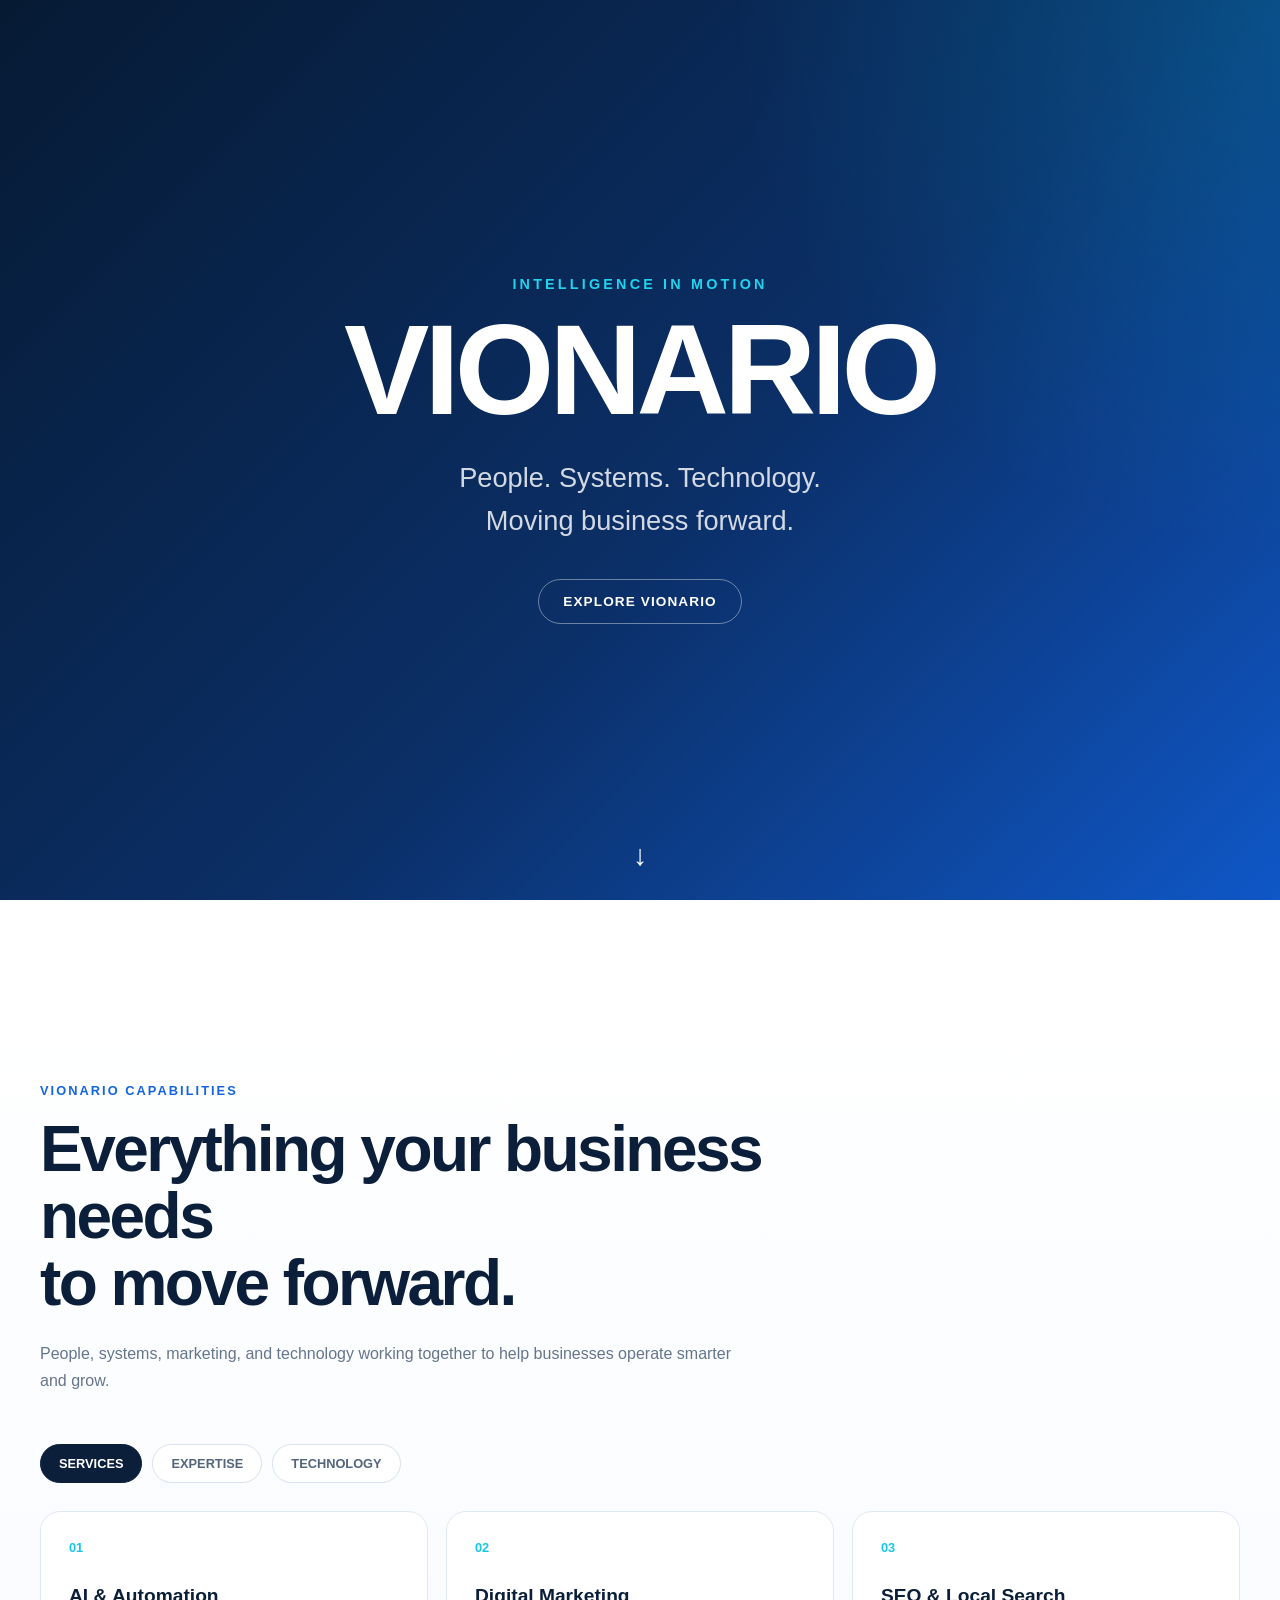
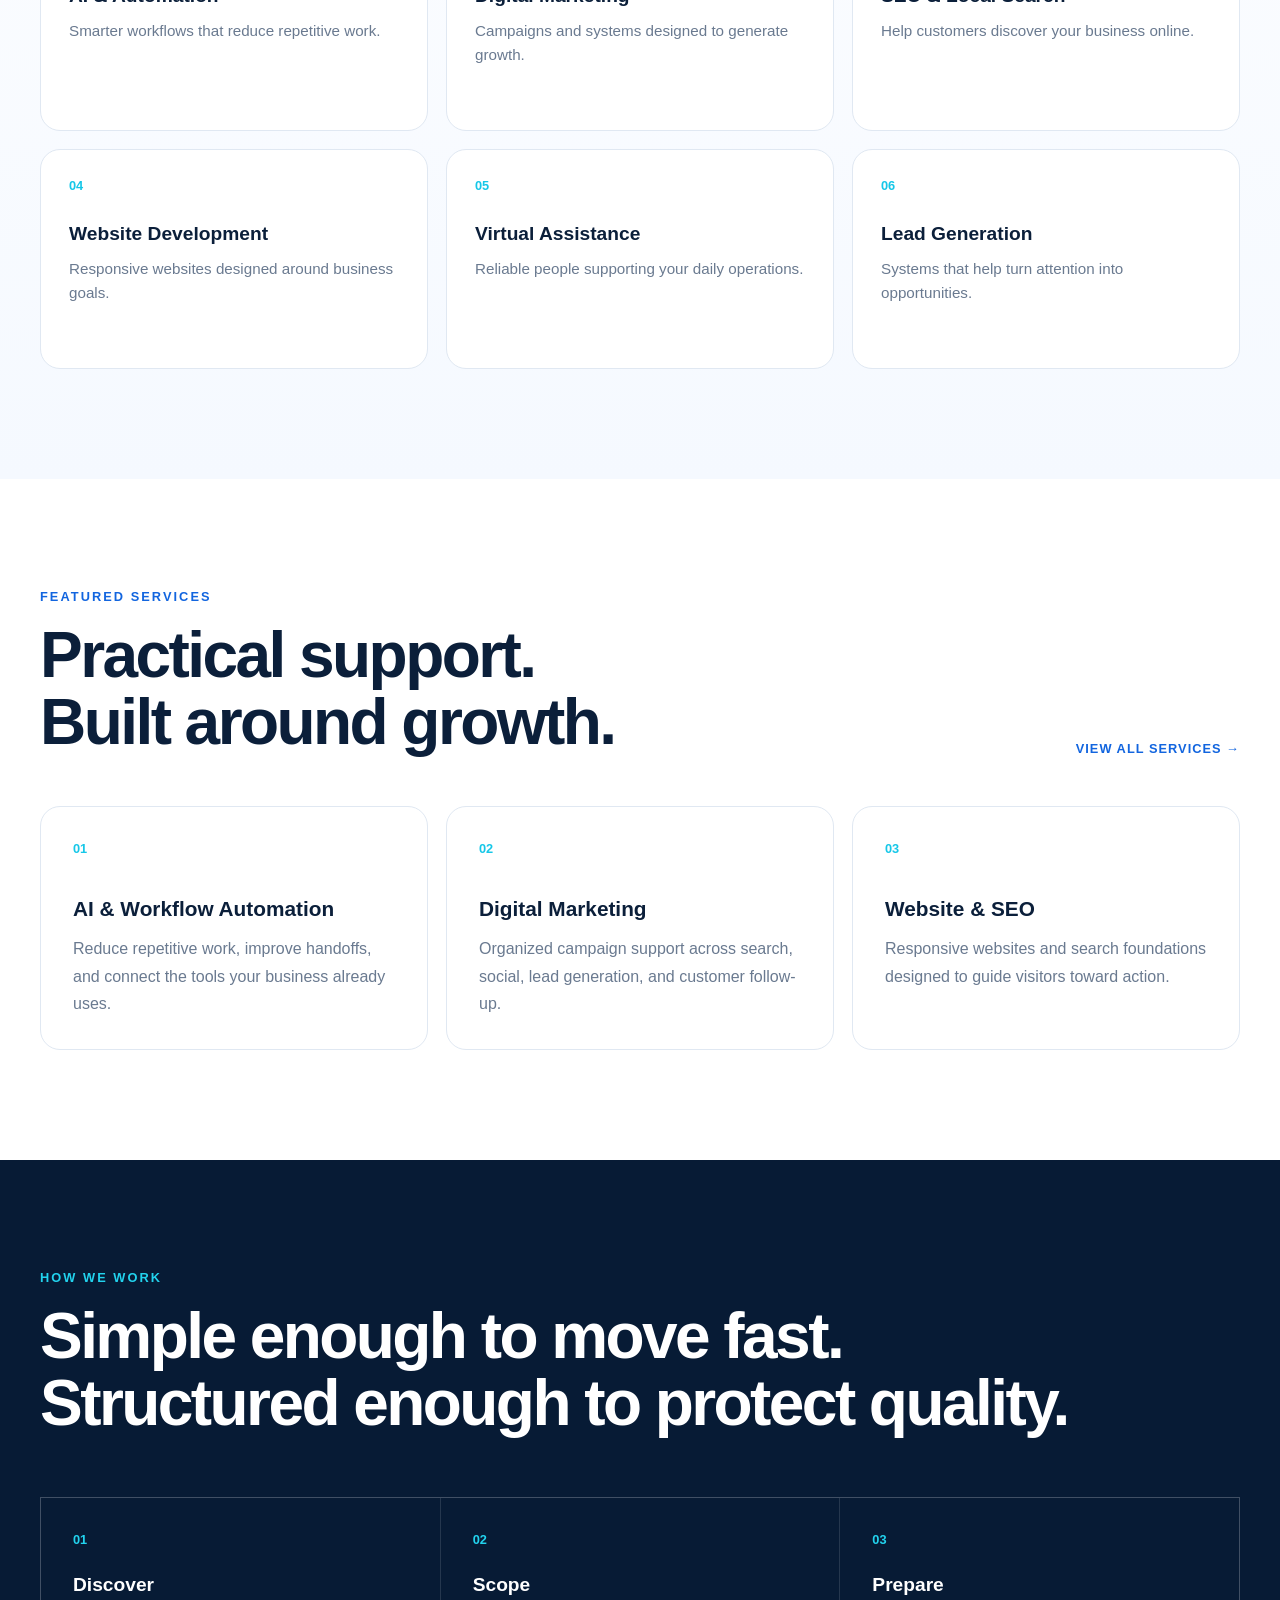
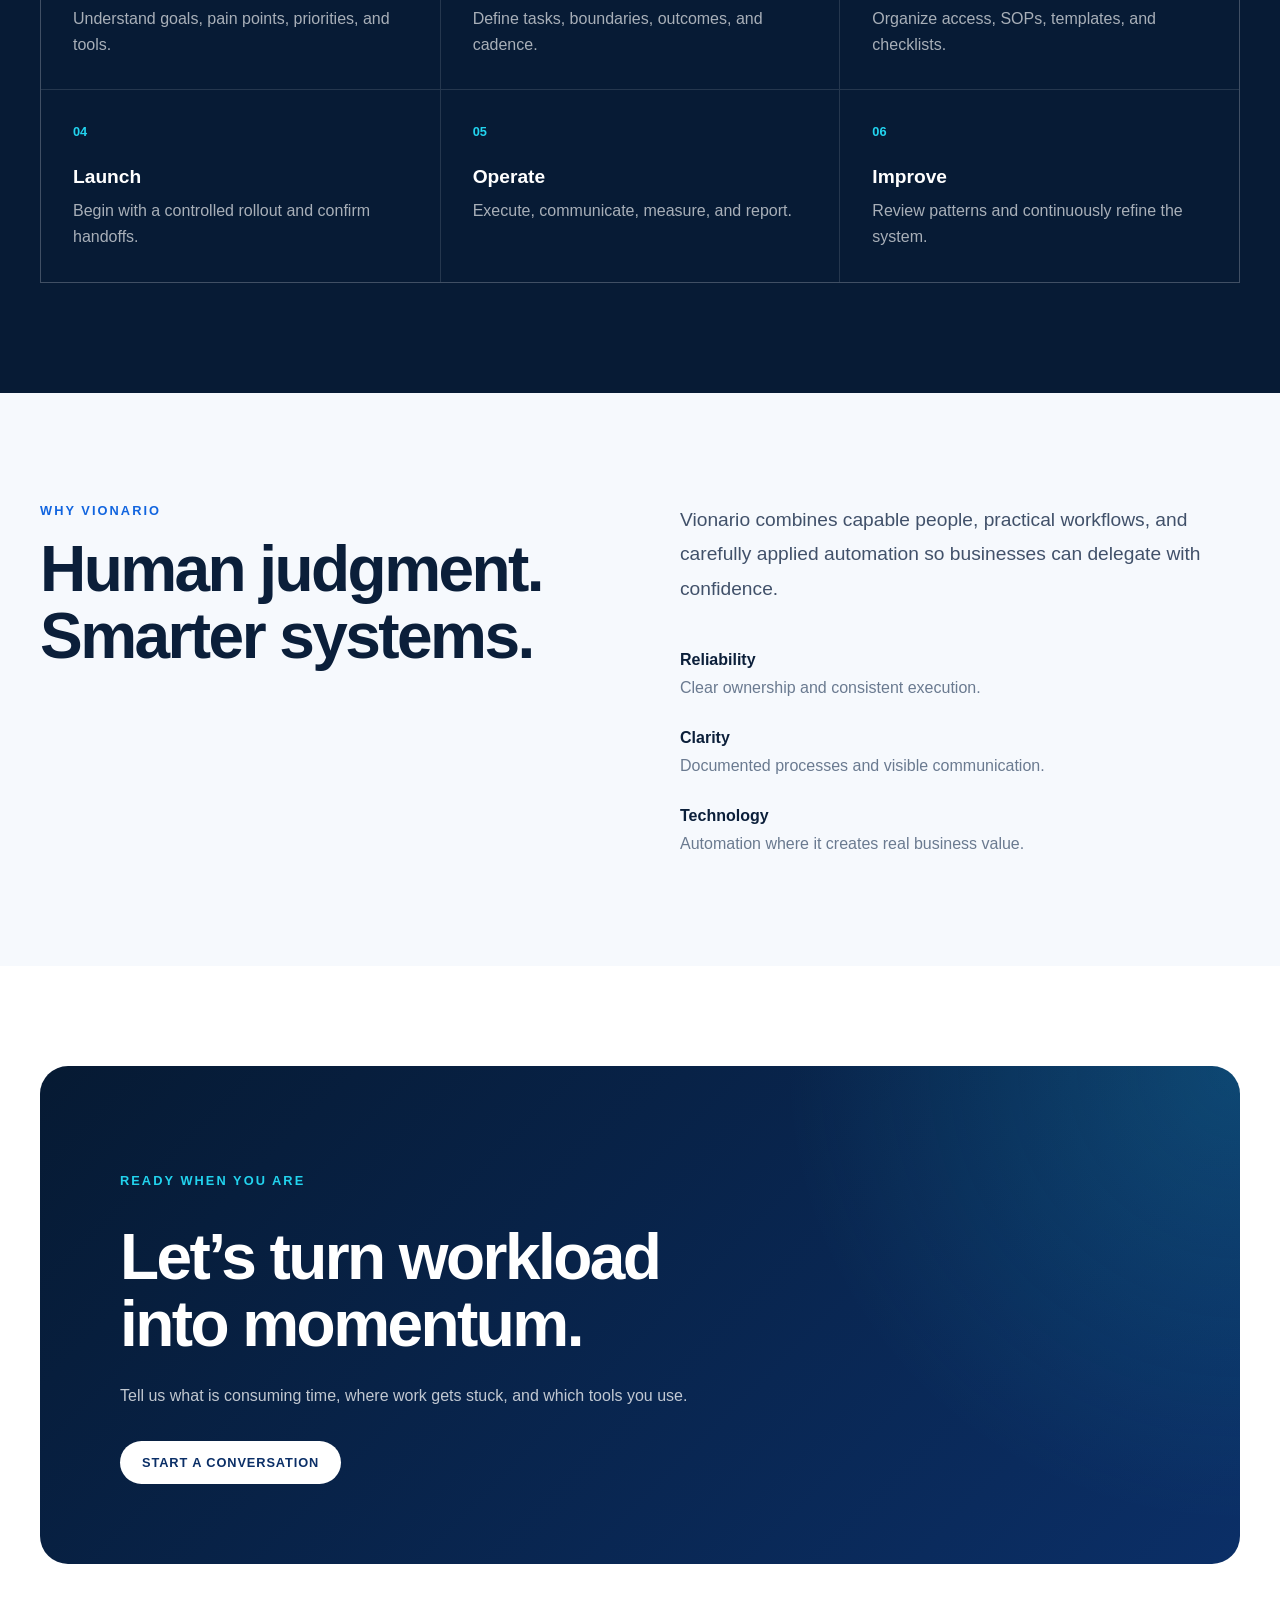
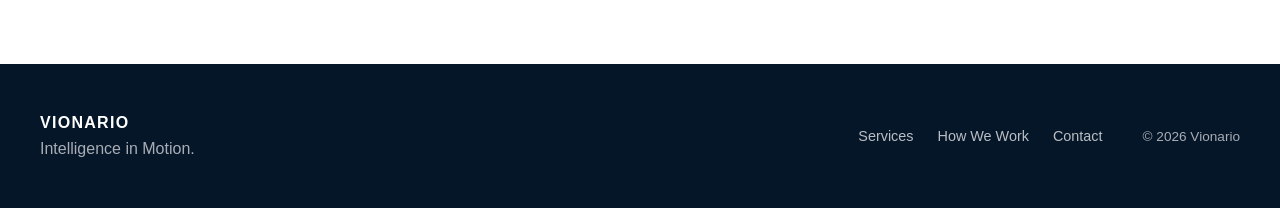
==== index.html @ f2b44095 "Initial Vionario website" ====
<!doctype html>
<html lang="en">
  <head>
    <meta charset="UTF-8" />
    <meta name="viewport" content="width=device-width, initial-scale=1.0" />
    <link rel="stylesheet" href="style.css" />
    <title>Vionario</title>
  </head>

  <body>
    <body>
      <!-- Hero -->
      <section class="hero" id="home">
        <div class="hero-content">
          <p class="hero-eyebrow">INTELLIGENCE IN MOTION</p>

          <h1>VIONARIO</h1>

          <p class="hero-tagline">
            People. Systems. Technology.
            <br />
            Moving business forward.
          </p>

          <a href="#dashboard" class="hero-button"> EXPLORE VIONARIO </a>
        </div>

        <a
          href="#dashboard"
          class="scroll-indicator"
          aria-label="Scroll to dashboard"
        >
          ↓
        </a>
      </section>

      <!-- Navbar -->
      <nav class="navbar" id="navbar">
        <div class="nav-container">
          <a href="#home" class="nav-logo">VIONARIO</a>

          <div class="nav-links" id="navLinks">
            <a href="#services">Services</a>
            <a href="#process">Process</a>
            <a href="#team">Team</a>
            <a href="#tools">Tools</a>
            <a href="contact.html">Contact</a>
          </div>

          <div class="nav-actions">
            <a href="contact.html" class="nav-cta">BOOK A CALL</a>

            <button class="menu-toggle" id="menuToggle" aria-label="Open menu">
              ☰
            </button>
          </div>
        </div>
      </nav>

      <!-- Dashboard -->
      <section class="dashboard" id="dashboard">
        <div class="section-container">
          <p class="section-eyebrow">VIONARIO CAPABILITIES</p>

          <h2>
            Everything your business needs
            <br />
            to move forward.
          </h2>

          <p class="section-description">
            People, systems, marketing, and technology working together to help
            businesses operate smarter and grow.
          </p>

          <div class="dashboard-tabs">
            <button class="dashboard-tab active">SERVICES</button>
            <button class="dashboard-tab">EXPERTISE</button>
            <button class="dashboard-tab">TECHNOLOGY</button>
          </div>

          <div class="dashboard-grid">
            <article class="dashboard-card">
              <span>01</span>
              <h3>AI & Automation</h3>
              <p>Smarter workflows that reduce repetitive work.</p>
            </article>

            <article class="dashboard-card">
              <span>02</span>
              <h3>Digital Marketing</h3>
              <p>Campaigns and systems designed to generate growth.</p>
            </article>

            <article class="dashboard-card">
              <span>03</span>
              <h3>SEO & Local Search</h3>
              <p>Help customers discover your business online.</p>
            </article>

            <article class="dashboard-card">
              <span>04</span>
              <h3>Website Development</h3>
              <p>Responsive websites designed around business goals.</p>
            </article>

            <article class="dashboard-card">
              <span>05</span>
              <h3>Virtual Assistance</h3>
              <p>Reliable people supporting your daily operations.</p>
            </article>

            <article class="dashboard-card">
              <span>06</span>
              <h3>Lead Generation</h3>
              <p>Systems that help turn attention into opportunities.</p>
            </article>
          </div>
        </div>
      </section>

      <!-- Services -->
      <section class="featured-services" id="services">
        <div class="section-container">
          <div class="section-heading-row">
            <div>
              <p class="section-eyebrow">FEATURED SERVICES</p>

              <h2>
                Practical support.
                <br />
                Built around growth.
              </h2>
            </div>

            <a href="services.html" class="text-link"> VIEW ALL SERVICES → </a>
          </div>

          <div class="service-preview-grid">
            <article class="service-preview-card">
              <span>01</span>

              <h3>AI & Workflow Automation</h3>

              <p>
                Reduce repetitive work, improve handoffs, and connect the tools
                your business already uses.
              </p>
            </article>

            <article class="service-preview-card">
              <span>02</span>

              <h3>Digital Marketing</h3>

              <p>
                Organized campaign support across search, social, lead
                generation, and customer follow-up.
              </p>
            </article>

            <article class="service-preview-card">
              <span>03</span>

              <h3>Website & SEO</h3>

              <p>
                Responsive websites and search foundations designed to guide
                visitors toward action.
              </p>
            </article>
          </div>
        </div>
      </section>

      <!-- Process Preview -->
      <section class="process-preview" id="process">
        <div class="section-container">
          <p class="section-eyebrow">HOW WE WORK</p>

          <h2>
            Simple enough to move fast.
            <br />
            Structured enough to protect quality.
          </h2>

          <div class="process-grid">
            <div class="process-step">
              <span>01</span>
              <h3>Discover</h3>
              <p>Understand goals, pain points, priorities, and tools.</p>
            </div>

            <div class="process-step">
              <span>02</span>
              <h3>Scope</h3>
              <p>Define tasks, boundaries, outcomes, and cadence.</p>
            </div>

            <div class="process-step">
              <span>03</span>
              <h3>Prepare</h3>
              <p>Organize access, SOPs, templates, and checklists.</p>
            </div>

            <div class="process-step">
              <span>04</span>
              <h3>Launch</h3>
              <p>Begin with a controlled rollout and confirm handoffs.</p>
            </div>

            <div class="process-step">
              <span>05</span>
              <h3>Operate</h3>
              <p>Execute, communicate, measure, and report.</p>
            </div>

            <div class="process-step">
              <span>06</span>
              <h3>Improve</h3>
              <p>Review patterns and continuously refine the system.</p>
            </div>
          </div>
        </div>
      </section>

      <!-- Why Vionario -->
      <section class="why-vionario">
        <div class="section-container why-grid">
          <div>
            <p class="section-eyebrow">WHY VIONARIO</p>

            <h2>
              Human judgment.
              <br />
              Smarter systems.
            </h2>
          </div>

          <div class="why-content">
            <p class="why-intro">
              Vionario combines capable people, practical workflows, and
              carefully applied automation so businesses can delegate with
              confidence.
            </p>

            <div class="why-points">
              <div>
                <strong>Reliability</strong>
                <p>Clear ownership and consistent execution.</p>
              </div>

              <div>
                <strong>Clarity</strong>
                <p>Documented processes and visible communication.</p>
              </div>

              <div>
                <strong>Technology</strong>
                <p>Automation where it creates real business value.</p>
              </div>
            </div>
          </div>
        </div>
      </section>

      <!-- CTA -->
      <section class="home-cta">
        <div class="section-container">
          <div class="cta-box">
            <p class="section-eyebrow">READY WHEN YOU ARE</p>

            <h2>
              Let’s turn workload
              <br />
              into momentum.
            </h2>

            <p>
              Tell us what is consuming time, where work gets stuck, and which
              tools you use.
            </p>

            <a href="contact.html" class="primary-button">
              START A CONVERSATION
            </a>
          </div>
        </div>
      </section>

      <!-- FOOTER-->
      <footer class="footer">
        <div class="section-container footer-grid">
          <div>
            <a href="#home" class="footer-logo">VIONARIO</a>

            <p>Intelligence in Motion.</p>
          </div>

          <div class="footer-links">
            <a href="services.html">Services</a>
            <a href="#process">How We Work</a>
            <a href="contact.html">Contact</a>
          </div>

          <div class="footer-copy">
            <p>© 2026 Vionario</p>
          </div>
        </div>
      </footer>

      <script src="script.js"></script>
    </body>
  </body>
</html>
---- style.css ----
* {
  margin: 0;
  padding: 0;
  box-sizing: border-box;
}

html {
  scroll-behavior: smooth;
}

body {
  font-family: Arial, Helvetica, sans-serif;
  background: #ffffff;
  color: #0b1f3a;
}

.hero {
  min-height: 100vh;
  display: flex;
  align-items: center;
  justify-content: center;
  position: relative;
  text-align: center;
  padding: 24px;

  background:
    radial-gradient(
      circle at top right,
      rgba(0, 214, 255, 0.18),
      transparent 35%
    ),
    linear-gradient(135deg, #061a33 0%, #0b2f67 55%, #0f57c7 100%);
}

.hero-content {
  width: min(900px, 100%);
}

.hero-eyebrow {
  font-size: 0.9rem;
  letter-spacing: 0.22em;
  font-weight: 700;
  color: #22d3ee;
  margin-bottom: 20px;
}

.hero h1 {
  font-size: clamp(3.5rem, 10vw, 8rem);
  line-height: 0.9;
  letter-spacing: -0.04em;
  color: #ffffff;
  margin-bottom: 28px;
}

.hero-tagline {
  font-size: clamp(1.1rem, 2.5vw, 1.7rem);
  line-height: 1.6;
  color: rgba(255, 255, 255, 0.82);
  margin-bottom: 36px;
}

.hero-button {
  display: inline-block;
  padding: 14px 24px;

  border: 1px solid rgba(255, 255, 255, 0.4);
  border-radius: 999px;

  color: #ffffff;
  text-decoration: none;
  font-size: 0.85rem;
  font-weight: 700;
  letter-spacing: 0.08em;

  transition:
    transform 0.25s ease,
    background 0.25s ease,
    border-color 0.25s ease;
}

.hero-button:hover {
  transform: translateY(-3px);
  background: rgba(255, 255, 255, 0.12);
  border-color: rgba(255, 255, 255, 0.7);
}

.scroll-indicator {
  position: absolute;
  bottom: 28px;
  left: 50%;
  transform: translateX(-50%);

  color: #ffffff;
  text-decoration: none;
  font-size: 1.8rem;

  animation: bounce 1.8s infinite;
}

@keyframes bounce {
  0%,
  100% {
    transform: translate(-50%, 0);
  }

  50% {
    transform: translate(-50%, 10px);
  }
}

/* =========================
   NAVIGATION
========================= */

.navbar {
  position: sticky;
  top: 0;
  z-index: 1000;

  background: rgba(255, 255, 255, 0.95);
  backdrop-filter: blur(14px);

  border-bottom: 1px solid rgba(11, 31, 58, 0.08);

  opacity: 0;
  transform: translateY(-100%);
  pointer-events: none;

  transition:
    opacity 0.35s ease,
    transform 0.35s ease;
}

.navbar.visible {
  opacity: 1;
  transform: translateY(0);
  pointer-events: auto;
}

.nav-container {
  width: min(1200px, calc(100% - 40px));
  margin: 0 auto;

  min-height: 72px;

  display: flex;
  align-items: center;
  justify-content: space-between;
  gap: 24px;
}

.nav-logo {
  color: #0b1f3a;
  text-decoration: none;

  font-size: 1.15rem;
  font-weight: 800;
  letter-spacing: 0.08em;
}

.nav-links {
  display: flex;
  align-items: center;
  gap: 28px;
}

.nav-links a {
  color: #41516a;
  text-decoration: none;

  font-size: 0.9rem;
  font-weight: 600;

  transition: color 0.2s ease;
}

.nav-links a:hover {
  color: #1265df;
}

.nav-cta {
  display: inline-block;

  background: #1265df;
  color: #ffffff;

  padding: 11px 18px;
  border-radius: 999px;

  text-decoration: none;
  font-size: 0.8rem;
  font-weight: 700;
  letter-spacing: 0.05em;
}

.nav-actions {
  display: flex;
  align-items: center;
  gap: 12px;
}

.menu-toggle {
  display: none;

  border: none;
  background: transparent;

  color: #0b1f3a;

  font-size: 1.6rem;
  cursor: pointer;
}

/* =========================
   GENERAL SECTION LAYOUT
========================= */

.section-container {
  width: min(1200px, calc(100% - 40px));
  margin: 0 auto;
}

.section-eyebrow {
  color: #1265df;

  font-size: 0.8rem;
  font-weight: 800;
  letter-spacing: 0.16em;

  margin-bottom: 18px;
}

.section-description {
  max-width: 700px;

  color: #65758b;
  font-size: 1rem;
  line-height: 1.7;

  margin-top: 22px;
}

/* =========================
   DASHBOARD
========================= */

.dashboard {
  padding: 110px 0;

  background: linear-gradient(180deg, #ffffff 0%, #f5f9ff 100%);
}

.dashboard h2 {
  max-width: 850px;

  font-size: clamp(2.2rem, 5vw, 4.5rem);
  line-height: 1.05;
  letter-spacing: -0.04em;

  color: #0b1f3a;
}

.dashboard-tabs {
  display: flex;
  gap: 10px;
  flex-wrap: wrap;

  margin-top: 50px;
  margin-bottom: 28px;
}

.dashboard-tab {
  padding: 11px 18px;

  border: 1px solid #d8e1ee;
  border-radius: 999px;

  background: #ffffff;
  color: #53657d;

  font-size: 0.8rem;
  font-weight: 700;

  cursor: pointer;

  transition:
    background 0.2s ease,
    color 0.2s ease,
    border-color 0.2s ease;
}

.dashboard-tab:hover,
.dashboard-tab.active {
  background: #0b1f3a;
  color: #ffffff;
  border-color: #0b1f3a;
}

.dashboard-grid {
  display: grid;
  grid-template-columns: repeat(3, 1fr);
  gap: 18px;
}

.dashboard-card {
  min-height: 220px;

  padding: 28px;

  background: #ffffff;

  border: 1px solid #e0e8f2;
  border-radius: 20px;

  transition:
    transform 0.25s ease,
    box-shadow 0.25s ease,
    border-color 0.25s ease;
}

.dashboard-card:hover {
  transform: translateY(-5px);

  border-color: #b8d6ff;

  box-shadow: 0 18px 40px rgba(28, 75, 130, 0.08);
}

.dashboard-card span {
  display: block;

  color: #16c7e8;

  font-size: 0.8rem;
  font-weight: 800;

  margin-bottom: 30px;
}

.dashboard-card h3 {
  color: #0b1f3a;

  font-size: 1.2rem;

  margin-bottom: 12px;
}

.dashboard-card p {
  color: #6a7a90;

  font-size: 0.95rem;
  line-height: 1.6;
}

/* =========================
   FEATURED SERVICES
========================= */

.featured-services {
  padding: 110px 0;
  background: #ffffff;
}

.section-heading-row {
  display: flex;
  align-items: end;
  justify-content: space-between;
  gap: 40px;

  margin-bottom: 50px;
}

.section-heading-row h2,
.process-preview h2,
.why-vionario h2,
.home-cta h2 {
  font-size: clamp(2.2rem, 5vw, 4rem);
  line-height: 1.05;
  letter-spacing: -0.04em;

  color: #0b1f3a;
}

.text-link {
  color: #1265df;

  text-decoration: none;

  font-size: 0.8rem;
  font-weight: 800;
  letter-spacing: 0.08em;
}

.service-preview-grid {
  display: grid;
  grid-template-columns: repeat(3, 1fr);
  gap: 18px;
}

.service-preview-card {
  padding: 32px;

  border: 1px solid #e0e8f2;
  border-radius: 20px;

  background: #ffffff;

  transition:
    transform 0.25s ease,
    border-color 0.25s ease,
    box-shadow 0.25s ease;
}

.service-preview-card:hover {
  transform: translateY(-5px);

  border-color: #b8d6ff;

  box-shadow: 0 18px 40px rgba(28, 75, 130, 0.08);
}

.service-preview-card span {
  color: #16c7e8;

  font-size: 0.8rem;
  font-weight: 800;
}

.service-preview-card h3 {
  margin: 40px 0 14px;

  color: #0b1f3a;

  font-size: 1.3rem;
}

.service-preview-card p {
  color: #6a7a90;

  line-height: 1.7;
}

/* =========================
   PROCESS
========================= */

.process-preview {
  padding: 110px 0;

  background: #071b35;
}

.process-preview .section-eyebrow {
  color: #22d3ee;
}

.process-preview h2 {
  color: #ffffff;

  margin-bottom: 60px;
}

.process-grid {
  display: grid;
  grid-template-columns: repeat(3, 1fr);

  gap: 1px;

  background: rgba(255, 255, 255, 0.12);

  border: 1px solid rgba(255, 255, 255, 0.12);
}

.process-step {
  padding: 32px;

  background: #071b35;
}

.process-step span {
  color: #22d3ee;

  font-size: 0.8rem;
  font-weight: 800;
}

.process-step h3 {
  margin: 26px 0 10px;

  color: #ffffff;

  font-size: 1.2rem;
}

.process-step p {
  color: rgba(255, 255, 255, 0.65);

  line-height: 1.6;
}

/* =========================
   WHY VIONARIO
========================= */

.why-vionario {
  padding: 110px 0;

  background: #f6f9fd;
}

.why-grid {
  display: grid;
  grid-template-columns: 1fr 1fr;

  gap: 80px;
}

.why-intro {
  color: #41516a;

  font-size: 1.2rem;
  line-height: 1.8;

  margin-bottom: 45px;
}

.why-points {
  display: grid;
  gap: 28px;
}

.why-points strong {
  color: #0b1f3a;
}

.why-points p {
  margin-top: 6px;

  color: #6a7a90;

  line-height: 1.6;
}

/* =========================
   CTA
========================= */

.home-cta {
  padding: 100px 0;

  background: #ffffff;
}

.cta-box {
  padding: clamp(40px, 7vw, 80px);

  border-radius: 28px;

  background:
    radial-gradient(
      circle at top right,
      rgba(34, 211, 238, 0.18),
      transparent 35%
    ),
    linear-gradient(135deg, #061a33 0%, #0b2f67 100%);

  color: #ffffff;
}

.cta-box .section-eyebrow {
  color: #22d3ee;
}

.cta-box h2 {
  color: #ffffff;
}

.cta-box > p {
  max-width: 620px;

  margin: 24px 0 32px;

  color: rgba(255, 255, 255, 0.75);

  line-height: 1.7;
}

.primary-button {
  display: inline-block;

  padding: 14px 22px;

  border-radius: 999px;

  background: #ffffff;
  color: #0b2f67;

  text-decoration: none;

  font-size: 0.8rem;
  font-weight: 800;
  letter-spacing: 0.07em;

  transition: transform 0.2s ease;
}

.primary-button:hover {
  transform: translateY(-3px);
}

/* =========================
   FOOTER
========================= */

.footer {
  padding: 50px 0;

  background: #061629;

  color: rgba(255, 255, 255, 0.65);
}

.footer-grid {
  display: grid;
  grid-template-columns: 1fr auto auto;

  align-items: center;

  gap: 40px;
}

.footer-logo {
  display: inline-block;

  margin-bottom: 8px;

  color: #ffffff;

  text-decoration: none;

  font-weight: 800;
  letter-spacing: 0.08em;
}

.footer-links {
  display: flex;
  flex-wrap: wrap;

  gap: 24px;
}

.footer-links a {
  color: rgba(255, 255, 255, 0.72);

  text-decoration: none;

  font-size: 0.9rem;
}

.footer-links a:hover {
  color: #ffffff;
}

.footer-copy {
  font-size: 0.85rem;
}

/* =========================
   INNER PAGE HERO
========================= */

.page-hero {
  padding: 150px 0 90px;

  background:
    radial-gradient(
      circle at top right,
      rgba(34, 211, 238, 0.12),
      transparent 35%
    ),
    #f6f9fd;
}

.page-hero h1 {
  max-width: 900px;

  font-size: clamp(2.8rem, 7vw, 5.5rem);
  line-height: 1;
  letter-spacing: -0.05em;

  color: #0b1f3a;
}

.page-hero > .section-container > p:last-child {
  max-width: 720px;

  margin-top: 28px;

  color: #65758b;

  font-size: 1.1rem;
  line-height: 1.8;
}

/* =========================
   SERVICES PAGE
========================= */

.services-page {
  padding: 100px 0;

  background: #ffffff;
}

.services-page-grid {
  display: grid;
  grid-template-columns: repeat(2, 1fr);
  gap: 20px;
}

.service-detail-card {
  padding: 36px;

  border: 1px solid #e0e8f2;
  border-radius: 22px;

  background: #ffffff;

  transition:
    transform 0.25s ease,
    border-color 0.25s ease,
    box-shadow 0.25s ease;
}

.service-detail-card:hover {
  transform: translateY(-5px);

  border-color: #b8d6ff;

  box-shadow: 0 18px 40px rgba(28, 75, 130, 0.08);
}

.service-detail-card > span {
  color: #16c7e8;

  font-size: 0.8rem;
  font-weight: 800;
}

.service-detail-card h2 {
  margin: 32px 0 14px;

  color: #0b1f3a;

  font-size: 1.6rem;
}

.service-detail-card > p {
  color: #65758b;

  line-height: 1.7;

  margin-bottom: 24px;
}

.service-detail-card ul {
  padding-left: 20px;

  color: #52647c;
}

.service-detail-card li {
  margin-bottom: 10px;

  line-height: 1.5;
}

.featured-service {
  background: #071b35;
  border-color: #071b35;

  color: #ffffff;
}

.featured-service h2 {
  color: #ffffff;
}

.featured-service > p {
  color: rgba(255, 255, 255, 0.7);
}

.featured-service .text-link {
  color: #22d3ee;
}

/* =========================
   CONTACT PAGE
========================= */

.contact-section {
    padding: 100px 0;

    background: #ffffff;
}

.contact-grid {
    display: grid;
    grid-template-columns: 0.85fr 1.15fr;

    gap: 80px;

    align-items: start;
}

.contact-intro h2 {
    font-size: clamp(2rem, 4vw, 3.5rem);
    line-height: 1.05;
    letter-spacing: -0.04em;

    color: #0b1f3a;

    margin-bottom: 24px;
}

.contact-intro > p:last-child {
    color: #65758b;

    line-height: 1.8;
}

.contact-form {
    padding: 36px;

    background: #f6f9fd;

    border: 1px solid #e0e8f2;
    border-radius: 24px;
}

.form-group {
    margin-bottom: 22px;
}

.form-group label {
    display: block;

    margin-bottom: 8px;

    color: #0b1f3a;

    font-size: 0.9rem;
    font-weight: 700;
}

.form-group input,
.form-group select,
.form-group textarea {
    width: 100%;

    padding: 14px 15px;

    border: 1px solid #ced9e7;
    border-radius: 12px;

    background: #ffffff;

    color: #0b1f3a;

    font: inherit;

    outline: none;

    transition:
        border-color 0.2s ease,
        box-shadow 0.2s ease;
}

.form-group input:focus,
.form-group select:focus,
.form-group textarea:focus {
    border-color: #1265df;

    box-shadow:
        0 0 0 3px rgba(18, 101, 223, 0.1);
}

.form-group textarea {
    resize: vertical;
}

.submit-button {
    width: 100%;

    padding: 15px 20px;

    border: none;
    border-radius: 999px;

    background: #1265df;
    color: #ffffff;

    font-size: 0.85rem;
    font-weight: 800;
    letter-spacing: 0.06em;

    cursor: pointer;

    transition:
        transform 0.2s ease,
        background 0.2s ease;
}

.submit-button:hover {
    transform: translateY(-2px);

    background: #0d54bc;
}

.form-status {
    margin-top: 18px;

    text-align: center;

    color: #52647c;

    font-size: 0.9rem;
}

/* =========================
   RESPONSIVE
========================= */
/* 900 px */
@media (max-width: 900px) {
  .nav-links {
    position: absolute;

    top: 72px;
    left: 20px;
    right: 20px;

    display: flex;
    flex-direction: column;
    align-items: flex-start;
    gap: 18px;

    padding: 24px;

    background: #ffffff;

    border: 1px solid #e0e8f2;
    border-radius: 18px;

    box-shadow: 0 18px 40px rgba(28, 75, 130, 0.12);

    opacity: 0;
    transform: translateY(-10px);
    pointer-events: none;

    transition:
      opacity 0.25s ease,
      transform 0.25s ease;
  }

  .nav-links.open {
    opacity: 1;
    transform: translateY(0);
    pointer-events: auto;
  }

  .menu-toggle {
    display: block;
  }

  .dashboard-grid {
    grid-template-columns: repeat(2, 1fr);
  }

  .section-heading-row {
    align-items: flex-start;
    flex-direction: column;
  }

  .service-preview-grid {
    grid-template-columns: 1fr;
  }

  .process-grid {
    grid-template-columns: repeat(2, 1fr);
  }

  .why-grid {
    grid-template-columns: 1fr;
    gap: 45px;
  }

  .footer-grid {
    grid-template-columns: 1fr;
    align-items: start;
  }

  .services-page-grid {
    grid-template-columns: 1fr;
  }

  .contact-grid {
    grid-template-columns: 1fr;
    gap: 45px;
}
}
/* 600 px */
@media (max-width: 600px) {
  .nav-container {
    width: min(100% - 28px, 1200px);
    min-height: 64px;
  }

  .nav-cta {
    padding: 9px 14px;
    font-size: 0.7rem;
  }

  .section-container {
    width: min(100% - 28px, 1200px);
  }

  .dashboard {
    padding: 80px 0;
  }

  .dashboard-grid {
    grid-template-columns: 1fr;
  }

  .dashboard-card {
    min-height: auto;
  }

  .featured-services,
  .process-preview,
  .why-vionario,
  .home-cta {
    padding: 75px 0;
  }

  .process-grid {
    grid-template-columns: 1fr;
  }

  .footer-links {
    flex-direction: column;
    gap: 12px;
  }

  .page-hero {
    padding: 120px 0 70px;
  }

  .services-page {
    padding: 70px 0;
  }

  .service-detail-card {
    padding: 28px;
  }

  .contact-section {
    padding: 70px 0;
}

.contact-form {
    padding: 24px;
}
}
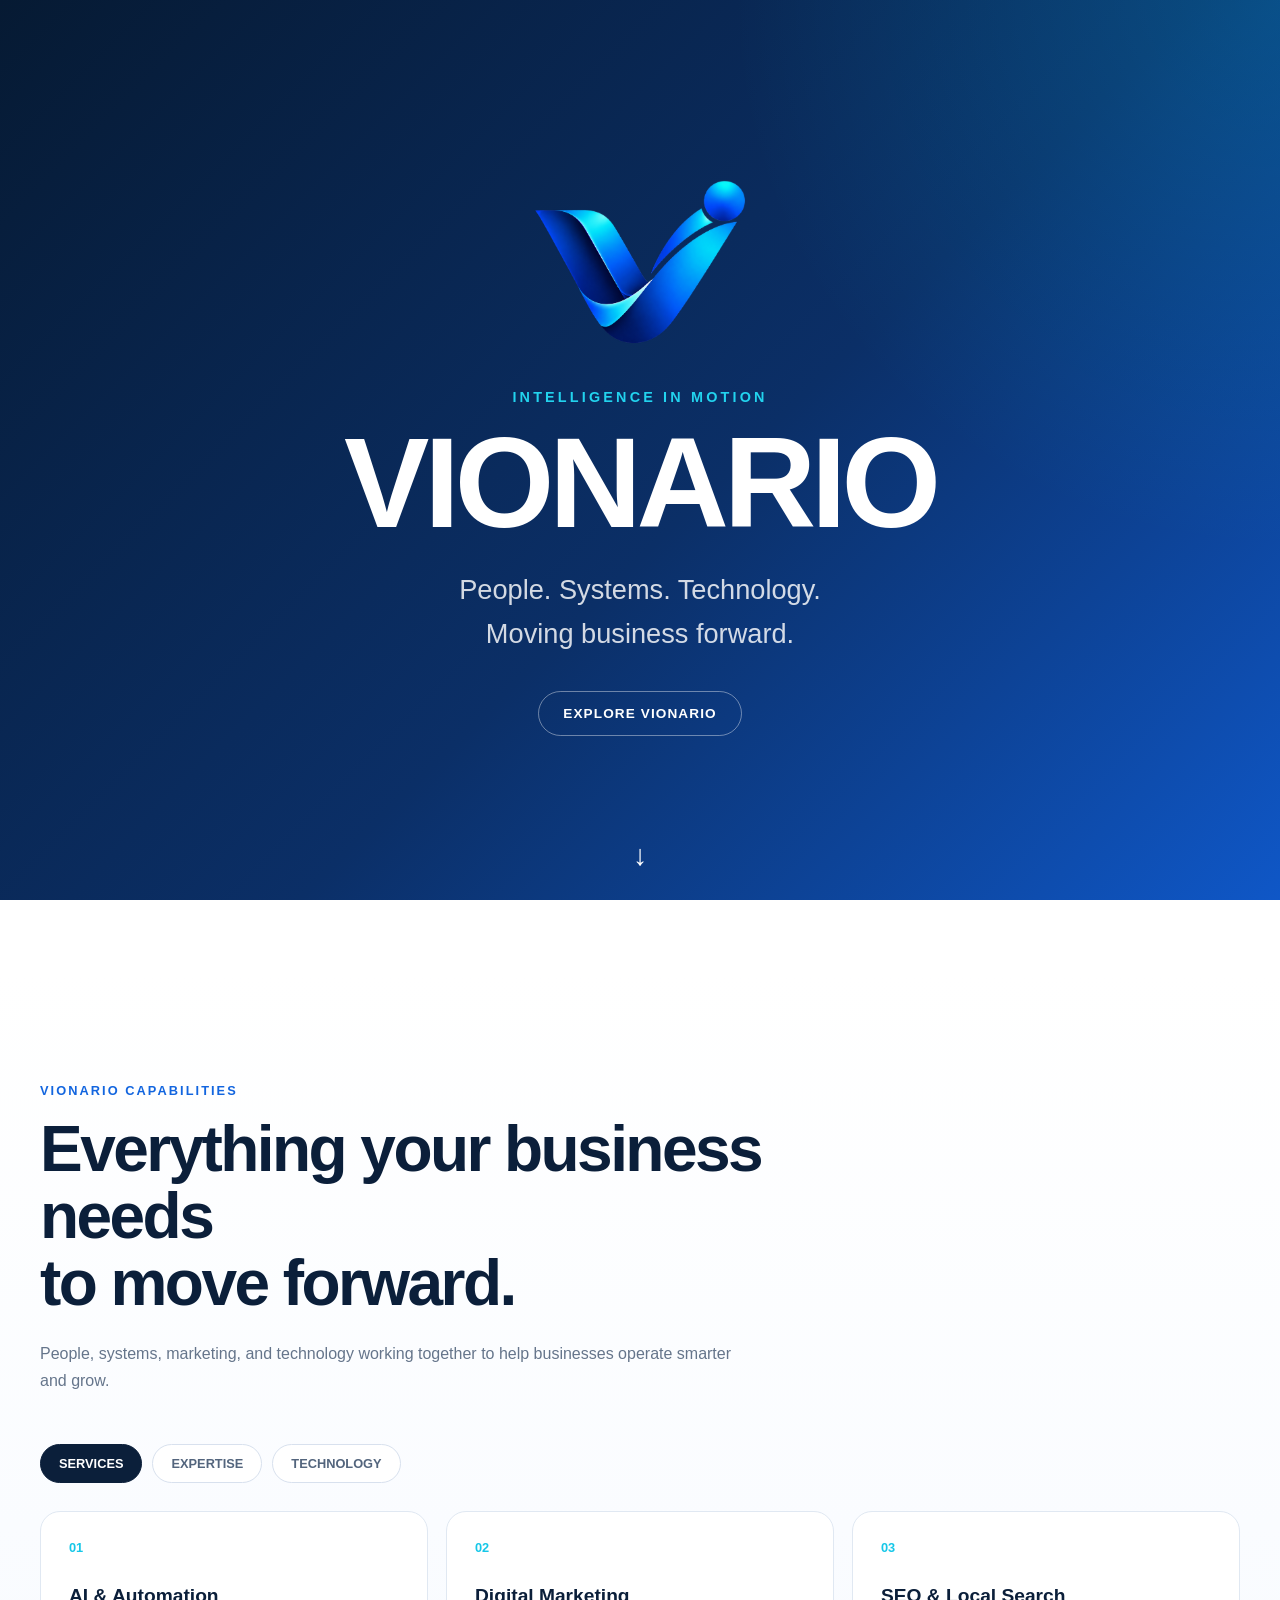
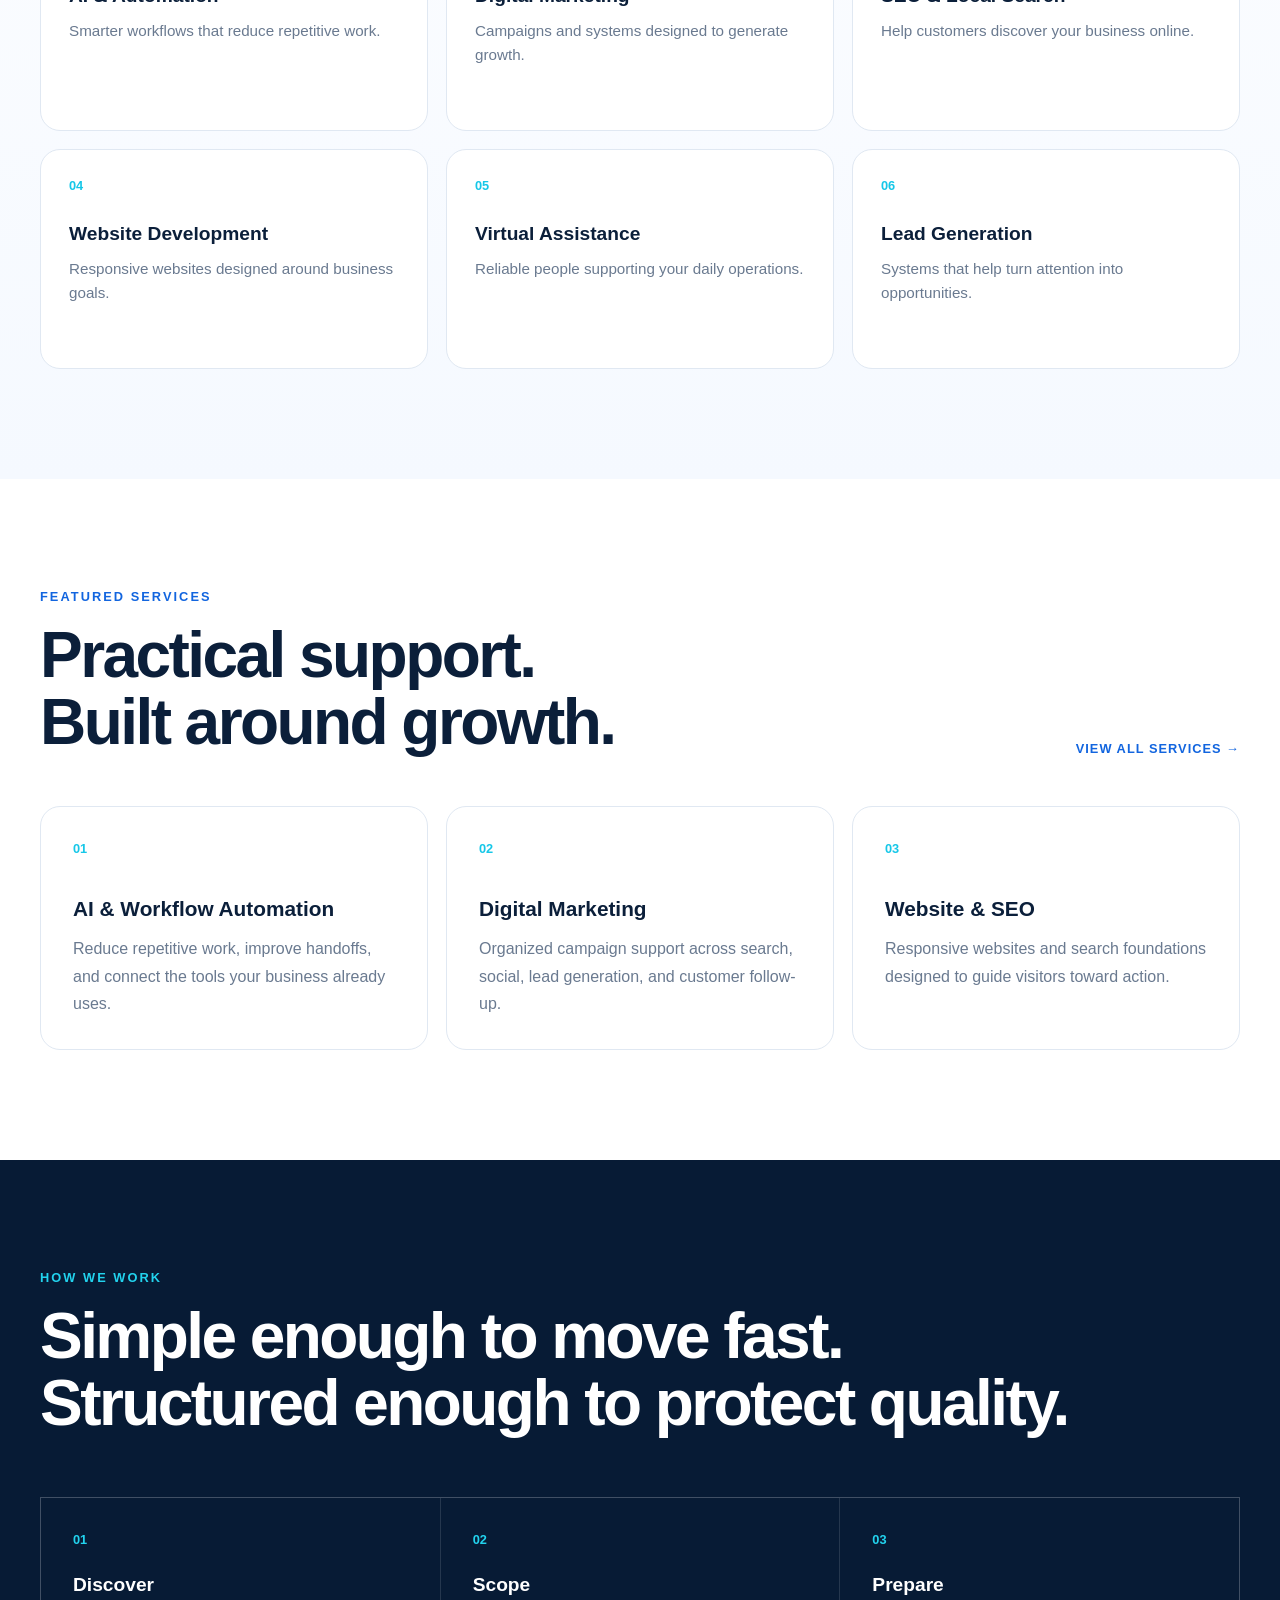
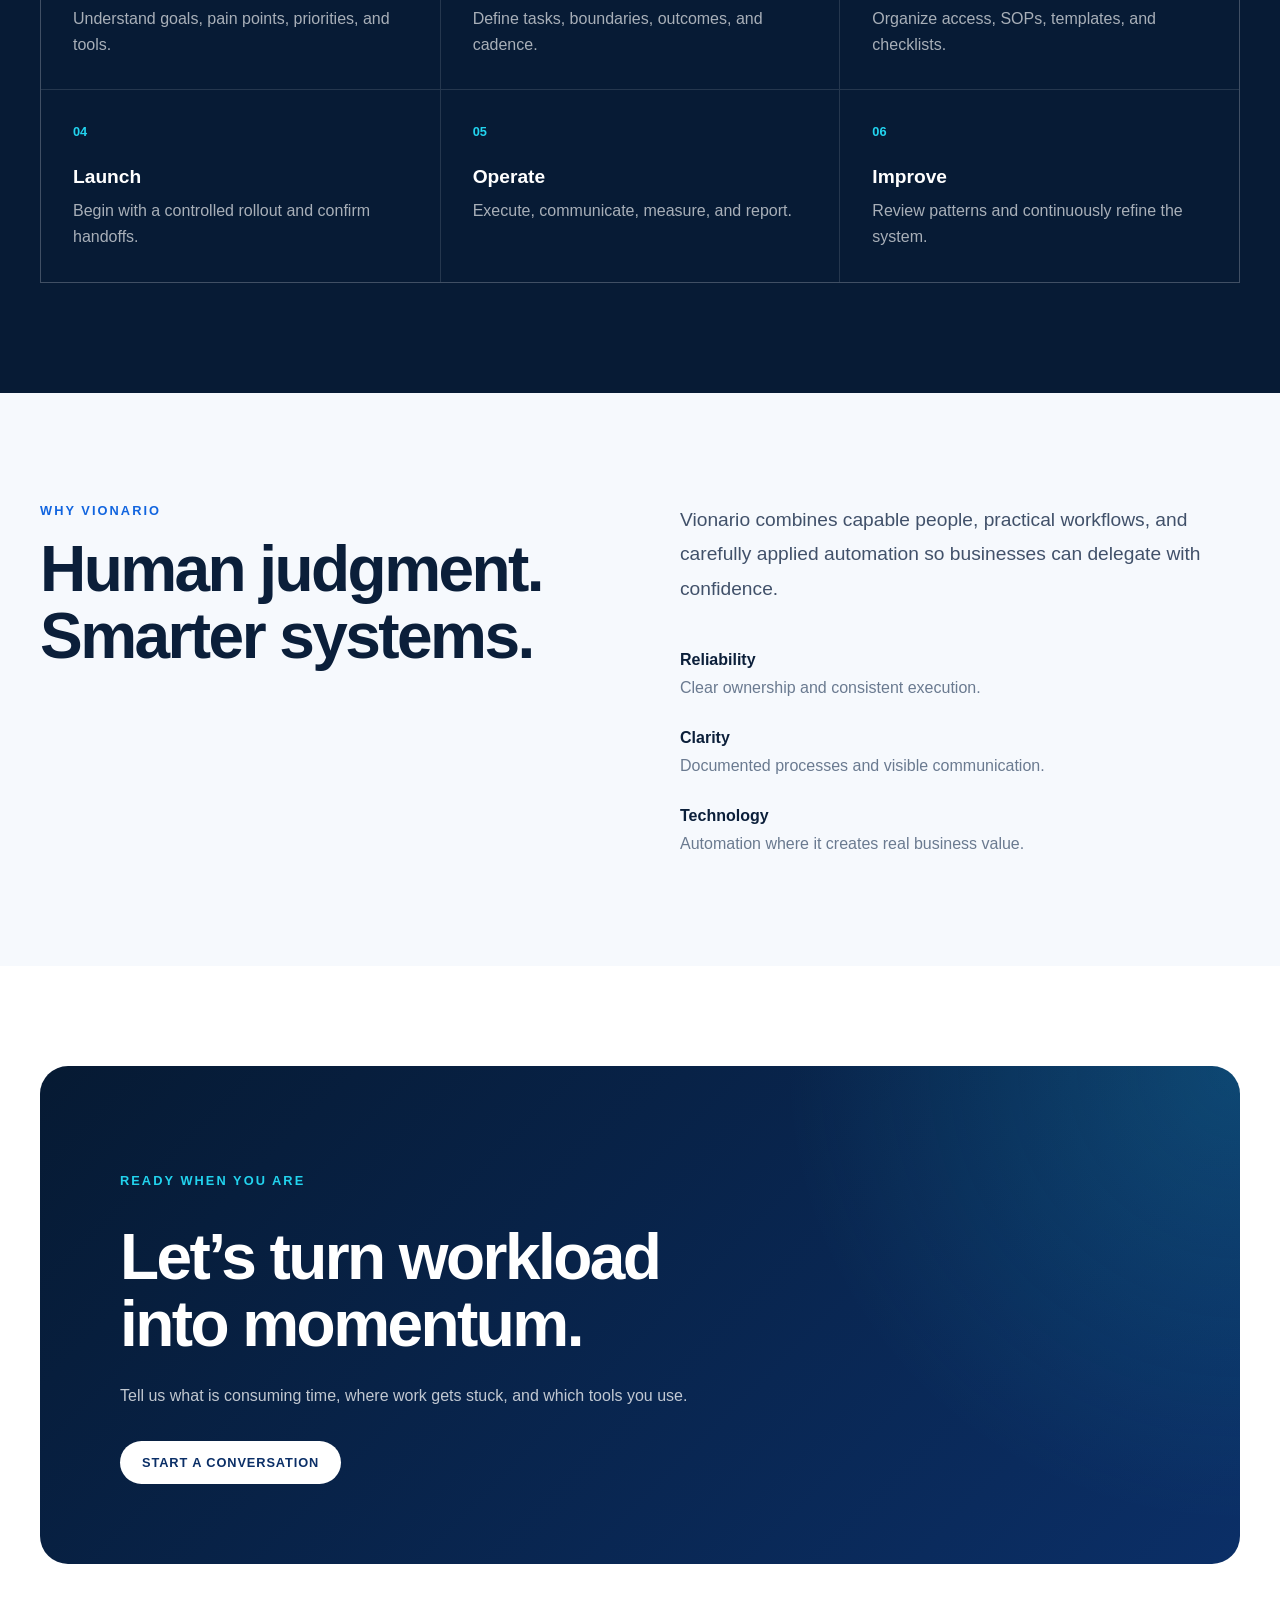
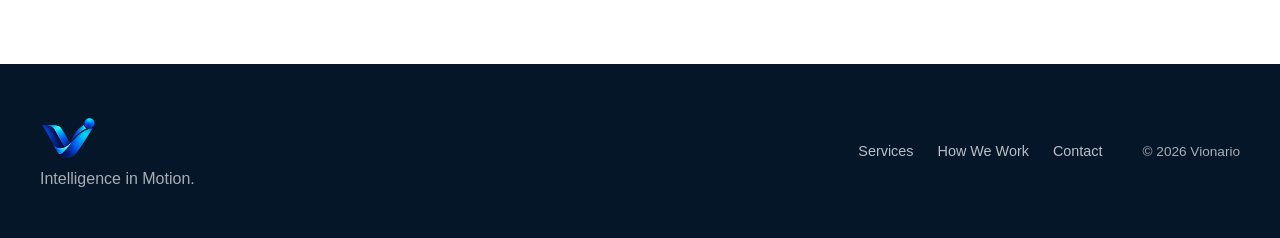
==== commit c6246033: "Add official logo and improve mobile navigation" ====
--- a/index.html
+++ b/index.html
@@ -12,6 +12,11 @@
       <!-- Hero -->
       <section class="hero" id="home">
         <div class="hero-content">
+          <img
+            src="assets/images/vionario_official_logo.png"
+            alt="Vionario logo"
+            class="hero-logo"
+          />
           <p class="hero-eyebrow">INTELLIGENCE IN MOTION</p>
 
           <h1>VIONARIO</h1>
@@ -37,7 +42,12 @@
       <!-- Navbar -->
       <nav class="navbar" id="navbar">
         <div class="nav-container">
-          <a href="#home" class="nav-logo">VIONARIO</a>
+          <a href="#home" class="nav-logo">
+            <img
+              src="assets/images/vionario_official_logo.png"
+              alt="Vionario logo"
+            />
+          </a>
 
           <div class="nav-links" id="navLinks">
             <a href="#services">Services</a>
@@ -292,7 +302,12 @@
       <footer class="footer">
         <div class="section-container footer-grid">
           <div>
-            <a href="#home" class="footer-logo">VIONARIO</a>
+            <a href="#home" class="footer-logo">
+              <img
+                src="assets/images/vionario_official_logo.png"
+                alt="Vionario logo"
+              />
+            </a>
 
             <p>Intelligence in Motion.</p>
           </div>
--- a/style.css
+++ b/style.css
@@ -84,6 +84,14 @@
   border-color: rgba(255, 255, 255, 0.7);
 }
 
+.hero-logo {
+    display: block;
+    width: clamp(140px, 18vw, 240px);
+    height: auto;
+
+    margin: 0 auto 30px;
+}
+
 .scroll-indicator {
   position: absolute;
   bottom: 28px;
@@ -150,12 +158,15 @@
 }
 
 .nav-logo {
-  color: #0b1f3a;
-  text-decoration: none;
-
-  font-size: 1.15rem;
-  font-weight: 800;
-  letter-spacing: 0.08em;
+    display: flex;
+    align-items: center;
+    text-decoration: none;
+}
+
+.nav-logo img {
+    display: block;
+    height: 42px;
+    width: auto;
 }
 
 .nav-links {
@@ -927,6 +938,17 @@
     font-size: 0.9rem;
 }
 
+.footer-logo {
+    display: inline-flex;
+    align-items: center;
+}
+
+.footer-logo img {
+    display: block;
+    height: 48px;
+    width: auto;
+}
+
 /* =========================
    RESPONSIVE
 ========================= */
@@ -1008,6 +1030,7 @@
     gap: 45px;
 }
 }
+
 /* 600 px */
 @media (max-width: 600px) {
   .nav-container {
@@ -1071,4 +1094,9 @@
 .contact-form {
     padding: 24px;
 }
-}
+
+.nav-logo img {
+    height: 36px;
+}
+
+}
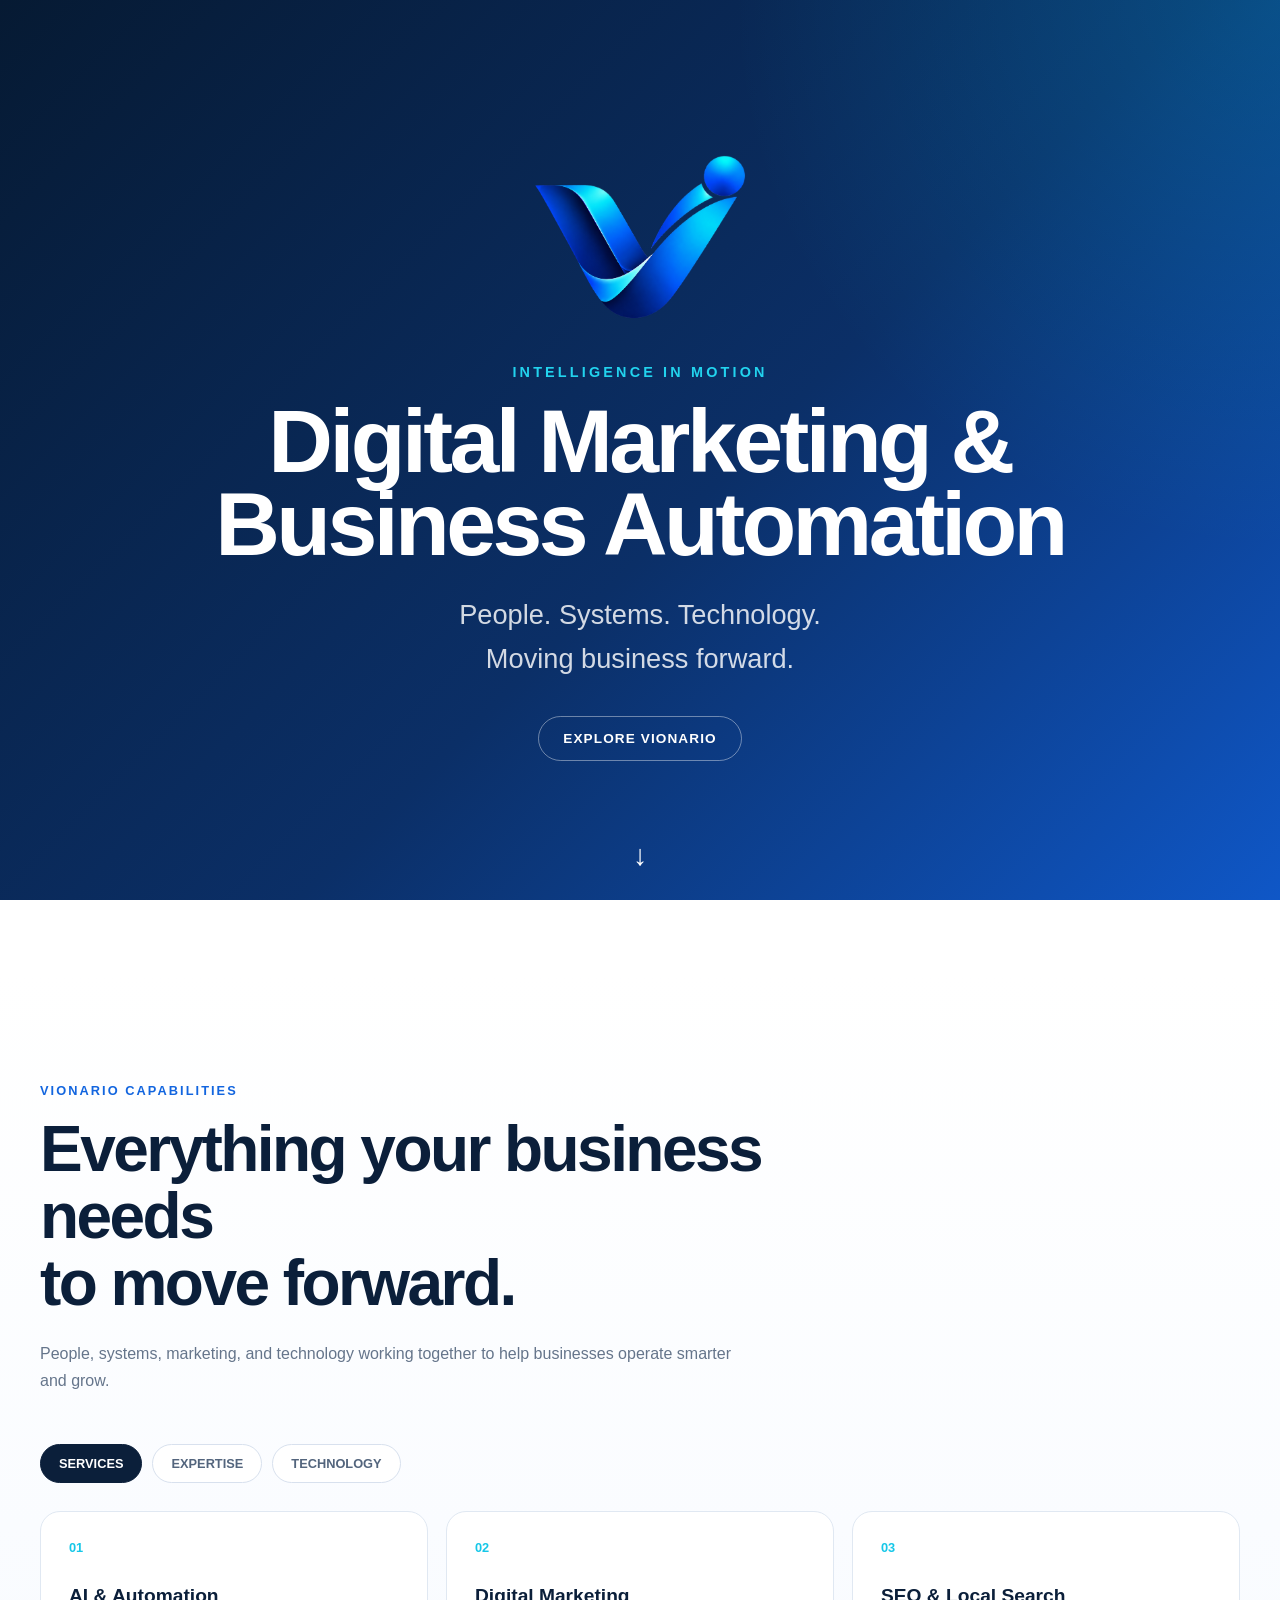
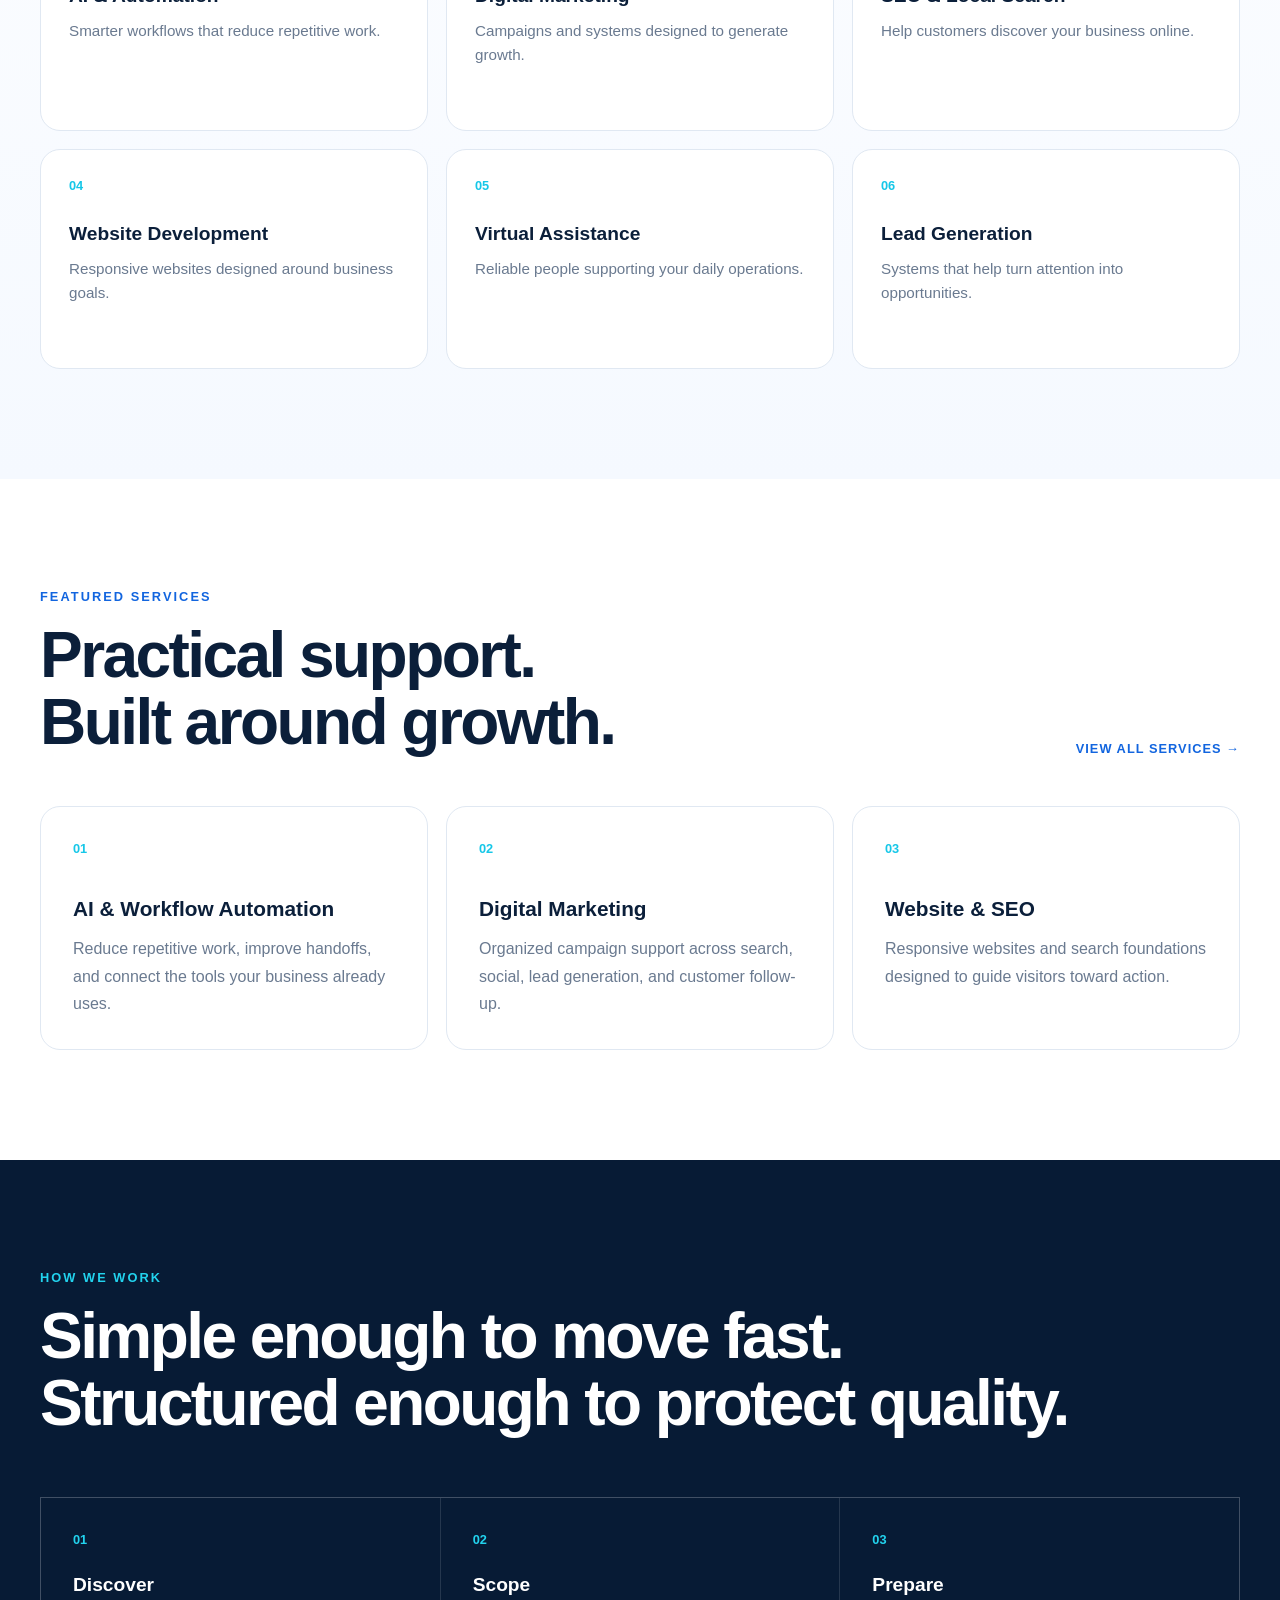
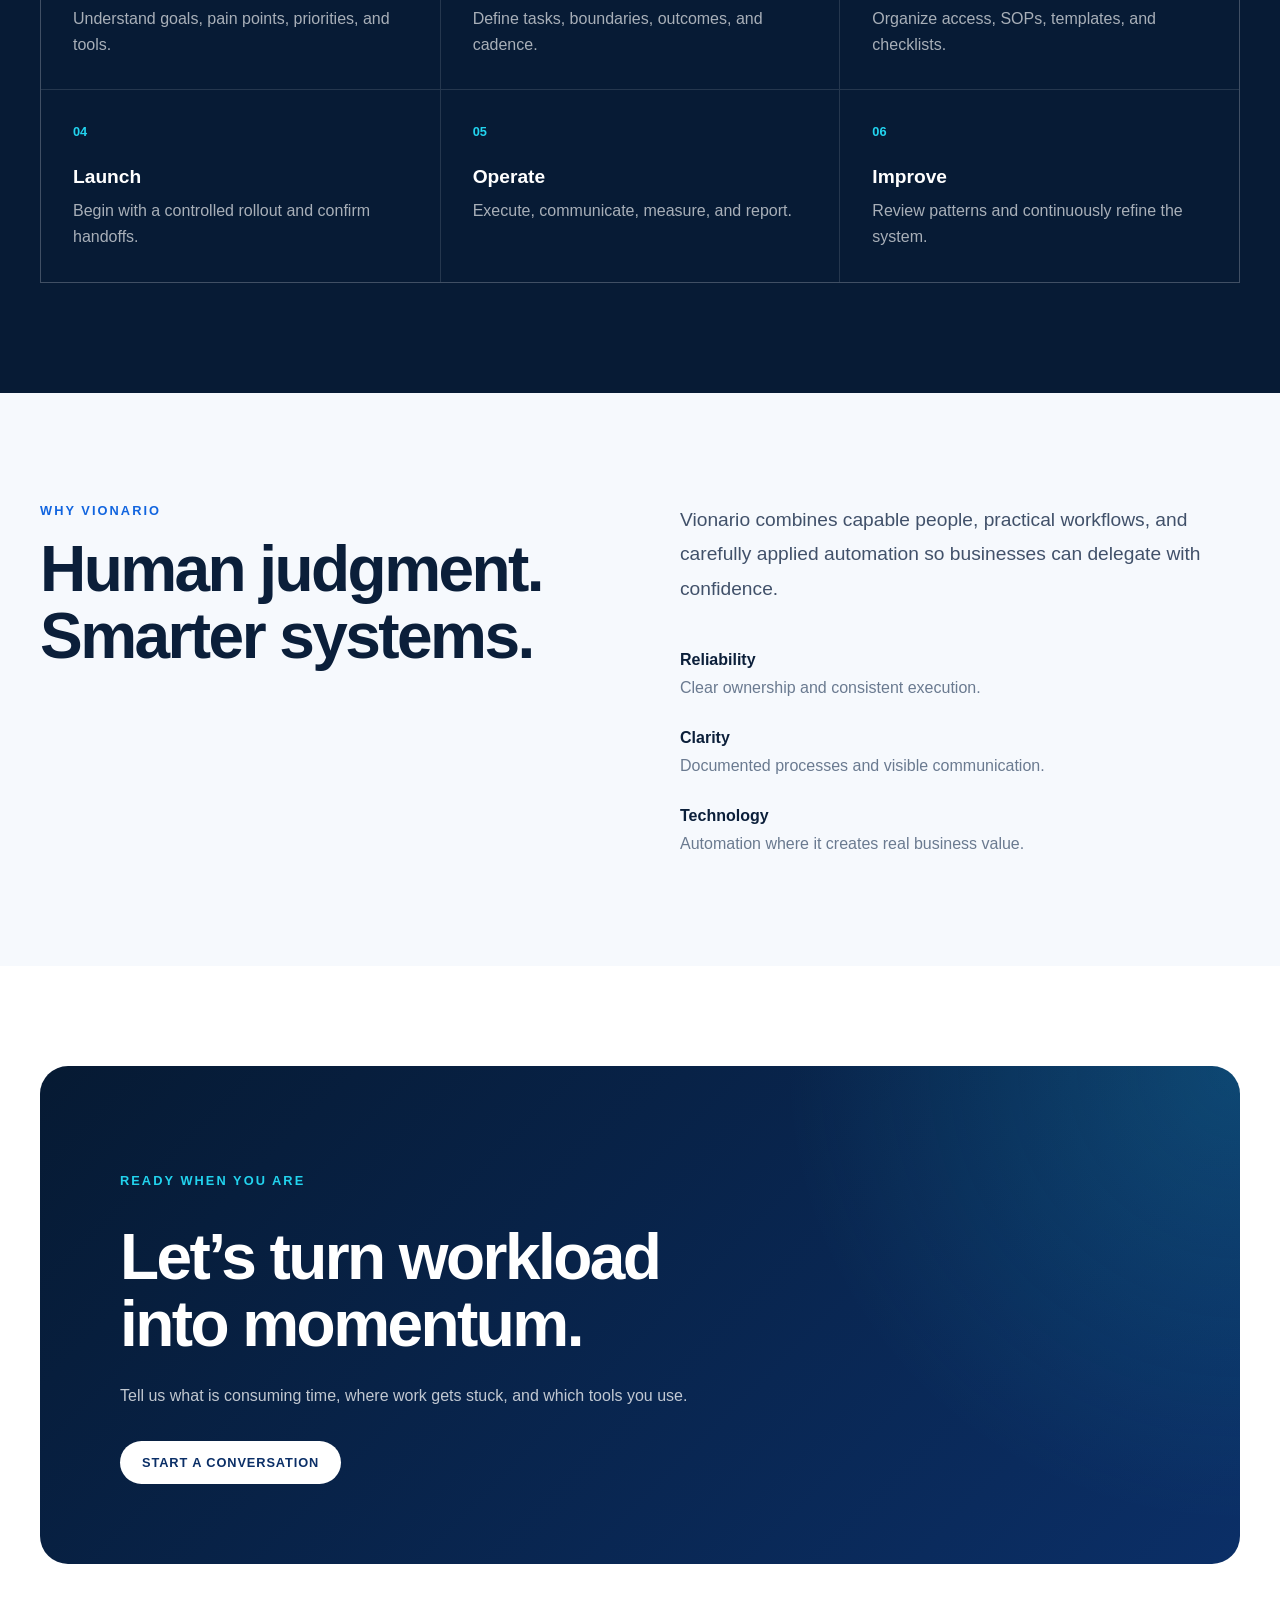
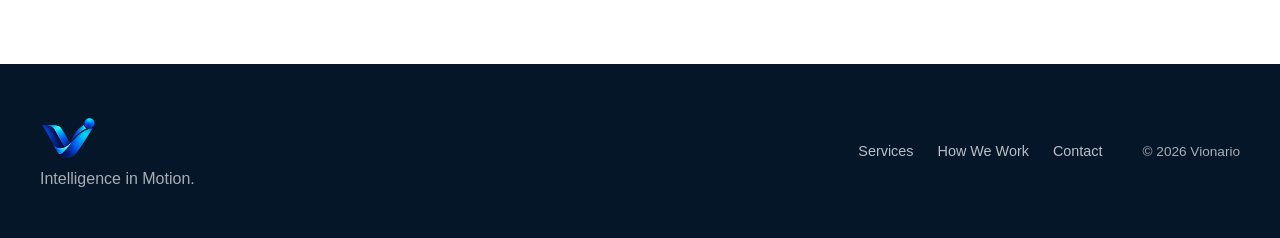
==== commit fdd7b0c5: "Improve core page SEO and GEO foundations" ====
--- a/index.html
+++ b/index.html
@@ -3,328 +3,404 @@
   <head>
     <meta charset="UTF-8" />
     <meta name="viewport" content="width=device-width, initial-scale=1.0" />
+
+    <!-- Primary SEO -->
+    <title>Vionario | Digital Marketing, Automation & Business Solutions</title>
+
+    <meta
+      name="description"
+      content="Vionario is a digital technology and business solutions agency helping businesses grow through digital marketing, SEO, automation, websites, lead generation, and remote support."
+    />
+
+    <meta name="robots" content="index, follow" />
+
+    <link rel="canonical" href="https://vionario.com/" />
+
+    <!-- Open Graph / Social Sharing -->
+    <meta property="og:type" content="website" />
+    <meta property="og:site_name" content="Vionario" />
+    <meta
+      property="og:title"
+      content="Vionario | Digital Marketing, Automation & Business Solutions"
+    />
+    <meta
+      property="og:description"
+      content="Vionario helps businesses grow through digital marketing, SEO, automation, websites, lead generation, and remote support."
+    />
+    <meta property="og:url" content="https://vionario.com/" />
+    <meta
+      property="og:image"
+      content="https://vionario.com/assets/images/vionario_official_logo.png"
+    />
+    <meta property="og:image:alt" content="Vionario - Intelligence in Motion" />
+
+    <!-- Twitter / X Sharing -->
+    <meta name="twitter:card" content="summary_large_image" />
+    <meta
+      name="twitter:title"
+      content="Vionario | Digital Marketing, Automation & Business Solutions"
+    />
+    <meta
+      name="twitter:description"
+      content="Vionario helps businesses grow through digital marketing, SEO, automation, websites, lead generation, and remote support."
+    />
+    <meta
+      name="twitter:image"
+      content="https://vionario.com/assets/images/vionario_official_logo.png"
+    />
+
+    <!-- Structured Data -->
+    <script type="application/ld+json">
+      {
+        "@context": "https://schema.org",
+        "@graph": [
+          {
+            "@type": "Organization",
+            "@id": "https://vionario.com/#organization",
+            "name": "Vionario",
+            "url": "https://vionario.com/",
+            "logo": "https://vionario.com/assets/images/vionario_official_logo.png",
+            "description": "Vionario is a digital technology and business solutions agency helping businesses grow through digital marketing, SEO, automation, websites, lead generation, and remote support."
+          },
+          {
+            "@type": "WebSite",
+            "@id": "https://vionario.com/#website",
+            "url": "https://vionario.com/",
+            "name": "Vionario",
+            "publisher": {
+              "@id": "https://vionario.com/#organization"
+            }
+          }
+        ]
+      }
+    </script>
+
+    <!-- Favicon -->
+    <link
+      rel="icon"
+      type="image/png"
+      href="assets/images/vionario_official_logo.png"
+    />
+
+    <!-- Styles -->
     <link rel="stylesheet" href="style.css" />
-    <title>Vionario</title>
   </head>
 
   <body>
-    <body>
-      <!-- Hero -->
-      <section class="hero" id="home">
-        <div class="hero-content">
+    <!-- Hero -->
+    <section class="hero" id="home">
+      <div class="hero-content">
+        <img
+          src="assets/images/vionario_official_logo.png"
+          alt="Vionario logo"
+          class="hero-logo"
+        />
+        <p class="hero-eyebrow">INTELLIGENCE IN MOTION</p>
+
+        <h1>Digital Marketing & Business Automation</h1>
+
+        <p class="hero-tagline">
+          People. Systems. Technology.
+          <br />
+          Moving business forward.
+        </p>
+
+        <a href="#dashboard" class="hero-button"> EXPLORE VIONARIO </a>
+      </div>
+
+      <a
+        href="#dashboard"
+        class="scroll-indicator"
+        aria-label="Scroll to dashboard"
+      >
+        ↓
+      </a>
+    </section>
+
+    <!-- Navbar -->
+    <nav class="navbar" id="navbar">
+      <div class="nav-container">
+        <a href="#home" class="nav-logo">
           <img
             src="assets/images/vionario_official_logo.png"
             alt="Vionario logo"
-            class="hero-logo"
           />
-          <p class="hero-eyebrow">INTELLIGENCE IN MOTION</p>
-
-          <h1>VIONARIO</h1>
-
-          <p class="hero-tagline">
-            People. Systems. Technology.
+        </a>
+
+        <div class="nav-links" id="navLinks">
+          <a href="#services">Services</a>
+          <a href="#process">Process</a>
+          <a href="#team">Team</a>
+          <a href="#tools">Tools</a>
+          <a href="contact.html">Contact</a>
+        </div>
+
+        <div class="nav-actions">
+          <a href="contact.html" class="nav-cta">BOOK A CALL</a>
+
+          <button class="menu-toggle" id="menuToggle" aria-label="Open menu">
+            ☰
+          </button>
+        </div>
+      </div>
+    </nav>
+
+    <!-- Dashboard -->
+    <section class="dashboard" id="dashboard">
+      <div class="section-container">
+        <p class="section-eyebrow">VIONARIO CAPABILITIES</p>
+
+        <h2>
+          Everything your business needs
+          <br />
+          to move forward.
+        </h2>
+
+        <p class="section-description">
+          People, systems, marketing, and technology working together to help
+          businesses operate smarter and grow.
+        </p>
+
+        <div class="dashboard-tabs">
+          <button class="dashboard-tab active">SERVICES</button>
+          <button class="dashboard-tab">EXPERTISE</button>
+          <button class="dashboard-tab">TECHNOLOGY</button>
+        </div>
+
+        <div class="dashboard-grid">
+          <article class="dashboard-card">
+            <span>01</span>
+            <h3>AI & Automation</h3>
+            <p>Smarter workflows that reduce repetitive work.</p>
+          </article>
+
+          <article class="dashboard-card">
+            <span>02</span>
+            <h3>Digital Marketing</h3>
+            <p>Campaigns and systems designed to generate growth.</p>
+          </article>
+
+          <article class="dashboard-card">
+            <span>03</span>
+            <h3>SEO & Local Search</h3>
+            <p>Help customers discover your business online.</p>
+          </article>
+
+          <article class="dashboard-card">
+            <span>04</span>
+            <h3>Website Development</h3>
+            <p>Responsive websites designed around business goals.</p>
+          </article>
+
+          <article class="dashboard-card">
+            <span>05</span>
+            <h3>Virtual Assistance</h3>
+            <p>Reliable people supporting your daily operations.</p>
+          </article>
+
+          <article class="dashboard-card">
+            <span>06</span>
+            <h3>Lead Generation</h3>
+            <p>Systems that help turn attention into opportunities.</p>
+          </article>
+        </div>
+      </div>
+    </section>
+
+    <!-- Services -->
+    <section class="featured-services" id="services">
+      <div class="section-container">
+        <div class="section-heading-row">
+          <div>
+            <p class="section-eyebrow">FEATURED SERVICES</p>
+
+            <h2>
+              Practical support.
+              <br />
+              Built around growth.
+            </h2>
+          </div>
+
+          <a href="services.html" class="text-link"> VIEW ALL SERVICES → </a>
+        </div>
+
+        <div class="service-preview-grid">
+          <article class="service-preview-card">
+            <span>01</span>
+
+            <h3>AI & Workflow Automation</h3>
+
+            <p>
+              Reduce repetitive work, improve handoffs, and connect the tools
+              your business already uses.
+            </p>
+          </article>
+
+          <article class="service-preview-card">
+            <span>02</span>
+
+            <h3>Digital Marketing</h3>
+
+            <p>
+              Organized campaign support across search, social, lead generation,
+              and customer follow-up.
+            </p>
+          </article>
+
+          <article class="service-preview-card">
+            <span>03</span>
+
+            <h3>Website & SEO</h3>
+
+            <p>
+              Responsive websites and search foundations designed to guide
+              visitors toward action.
+            </p>
+          </article>
+        </div>
+      </div>
+    </section>
+
+    <!-- Process Preview -->
+    <section class="process-preview" id="process">
+      <div class="section-container">
+        <p class="section-eyebrow">HOW WE WORK</p>
+
+        <h2>
+          Simple enough to move fast.
+          <br />
+          Structured enough to protect quality.
+        </h2>
+
+        <div class="process-grid">
+          <div class="process-step">
+            <span>01</span>
+            <h3>Discover</h3>
+            <p>Understand goals, pain points, priorities, and tools.</p>
+          </div>
+
+          <div class="process-step">
+            <span>02</span>
+            <h3>Scope</h3>
+            <p>Define tasks, boundaries, outcomes, and cadence.</p>
+          </div>
+
+          <div class="process-step">
+            <span>03</span>
+            <h3>Prepare</h3>
+            <p>Organize access, SOPs, templates, and checklists.</p>
+          </div>
+
+          <div class="process-step">
+            <span>04</span>
+            <h3>Launch</h3>
+            <p>Begin with a controlled rollout and confirm handoffs.</p>
+          </div>
+
+          <div class="process-step">
+            <span>05</span>
+            <h3>Operate</h3>
+            <p>Execute, communicate, measure, and report.</p>
+          </div>
+
+          <div class="process-step">
+            <span>06</span>
+            <h3>Improve</h3>
+            <p>Review patterns and continuously refine the system.</p>
+          </div>
+        </div>
+      </div>
+    </section>
+
+    <!-- Why Vionario -->
+    <section class="why-vionario">
+      <div class="section-container why-grid">
+        <div>
+          <p class="section-eyebrow">WHY VIONARIO</p>
+
+          <h2>
+            Human judgment.
             <br />
-            Moving business forward.
+            Smarter systems.
+          </h2>
+        </div>
+
+        <div class="why-content">
+          <p class="why-intro">
+            Vionario combines capable people, practical workflows, and carefully
+            applied automation so businesses can delegate with confidence.
           </p>
 
-          <a href="#dashboard" class="hero-button"> EXPLORE VIONARIO </a>
-        </div>
-
-        <a
-          href="#dashboard"
-          class="scroll-indicator"
-          aria-label="Scroll to dashboard"
-        >
-          ↓
-        </a>
-      </section>
-
-      <!-- Navbar -->
-      <nav class="navbar" id="navbar">
-        <div class="nav-container">
-          <a href="#home" class="nav-logo">
+          <div class="why-points">
+            <div>
+              <strong>Reliability</strong>
+              <p>Clear ownership and consistent execution.</p>
+            </div>
+
+            <div>
+              <strong>Clarity</strong>
+              <p>Documented processes and visible communication.</p>
+            </div>
+
+            <div>
+              <strong>Technology</strong>
+              <p>Automation where it creates real business value.</p>
+            </div>
+          </div>
+        </div>
+      </div>
+    </section>
+
+    <!-- CTA -->
+    <section class="home-cta">
+      <div class="section-container">
+        <div class="cta-box">
+          <p class="section-eyebrow">READY WHEN YOU ARE</p>
+
+          <h2>
+            Let’s turn workload
+            <br />
+            into momentum.
+          </h2>
+
+          <p>
+            Tell us what is consuming time, where work gets stuck, and which
+            tools you use.
+          </p>
+
+          <a href="contact.html" class="primary-button">
+            START A CONVERSATION
+          </a>
+        </div>
+      </div>
+    </section>
+
+    <!-- FOOTER-->
+    <footer class="footer">
+      <div class="section-container footer-grid">
+        <div>
+          <a href="#home" class="footer-logo">
             <img
               src="assets/images/vionario_official_logo.png"
               alt="Vionario logo"
             />
           </a>
 
-          <div class="nav-links" id="navLinks">
-            <a href="#services">Services</a>
-            <a href="#process">Process</a>
-            <a href="#team">Team</a>
-            <a href="#tools">Tools</a>
-            <a href="contact.html">Contact</a>
-          </div>
-
-          <div class="nav-actions">
-            <a href="contact.html" class="nav-cta">BOOK A CALL</a>
-
-            <button class="menu-toggle" id="menuToggle" aria-label="Open menu">
-              ☰
-            </button>
-          </div>
-        </div>
-      </nav>
-
-      <!-- Dashboard -->
-      <section class="dashboard" id="dashboard">
-        <div class="section-container">
-          <p class="section-eyebrow">VIONARIO CAPABILITIES</p>
-
-          <h2>
-            Everything your business needs
-            <br />
-            to move forward.
-          </h2>
-
-          <p class="section-description">
-            People, systems, marketing, and technology working together to help
-            businesses operate smarter and grow.
-          </p>
-
-          <div class="dashboard-tabs">
-            <button class="dashboard-tab active">SERVICES</button>
-            <button class="dashboard-tab">EXPERTISE</button>
-            <button class="dashboard-tab">TECHNOLOGY</button>
-          </div>
-
-          <div class="dashboard-grid">
-            <article class="dashboard-card">
-              <span>01</span>
-              <h3>AI & Automation</h3>
-              <p>Smarter workflows that reduce repetitive work.</p>
-            </article>
-
-            <article class="dashboard-card">
-              <span>02</span>
-              <h3>Digital Marketing</h3>
-              <p>Campaigns and systems designed to generate growth.</p>
-            </article>
-
-            <article class="dashboard-card">
-              <span>03</span>
-              <h3>SEO & Local Search</h3>
-              <p>Help customers discover your business online.</p>
-            </article>
-
-            <article class="dashboard-card">
-              <span>04</span>
-              <h3>Website Development</h3>
-              <p>Responsive websites designed around business goals.</p>
-            </article>
-
-            <article class="dashboard-card">
-              <span>05</span>
-              <h3>Virtual Assistance</h3>
-              <p>Reliable people supporting your daily operations.</p>
-            </article>
-
-            <article class="dashboard-card">
-              <span>06</span>
-              <h3>Lead Generation</h3>
-              <p>Systems that help turn attention into opportunities.</p>
-            </article>
-          </div>
-        </div>
-      </section>
-
-      <!-- Services -->
-      <section class="featured-services" id="services">
-        <div class="section-container">
-          <div class="section-heading-row">
-            <div>
-              <p class="section-eyebrow">FEATURED SERVICES</p>
-
-              <h2>
-                Practical support.
-                <br />
-                Built around growth.
-              </h2>
-            </div>
-
-            <a href="services.html" class="text-link"> VIEW ALL SERVICES → </a>
-          </div>
-
-          <div class="service-preview-grid">
-            <article class="service-preview-card">
-              <span>01</span>
-
-              <h3>AI & Workflow Automation</h3>
-
-              <p>
-                Reduce repetitive work, improve handoffs, and connect the tools
-                your business already uses.
-              </p>
-            </article>
-
-            <article class="service-preview-card">
-              <span>02</span>
-
-              <h3>Digital Marketing</h3>
-
-              <p>
-                Organized campaign support across search, social, lead
-                generation, and customer follow-up.
-              </p>
-            </article>
-
-            <article class="service-preview-card">
-              <span>03</span>
-
-              <h3>Website & SEO</h3>
-
-              <p>
-                Responsive websites and search foundations designed to guide
-                visitors toward action.
-              </p>
-            </article>
-          </div>
-        </div>
-      </section>
-
-      <!-- Process Preview -->
-      <section class="process-preview" id="process">
-        <div class="section-container">
-          <p class="section-eyebrow">HOW WE WORK</p>
-
-          <h2>
-            Simple enough to move fast.
-            <br />
-            Structured enough to protect quality.
-          </h2>
-
-          <div class="process-grid">
-            <div class="process-step">
-              <span>01</span>
-              <h3>Discover</h3>
-              <p>Understand goals, pain points, priorities, and tools.</p>
-            </div>
-
-            <div class="process-step">
-              <span>02</span>
-              <h3>Scope</h3>
-              <p>Define tasks, boundaries, outcomes, and cadence.</p>
-            </div>
-
-            <div class="process-step">
-              <span>03</span>
-              <h3>Prepare</h3>
-              <p>Organize access, SOPs, templates, and checklists.</p>
-            </div>
-
-            <div class="process-step">
-              <span>04</span>
-              <h3>Launch</h3>
-              <p>Begin with a controlled rollout and confirm handoffs.</p>
-            </div>
-
-            <div class="process-step">
-              <span>05</span>
-              <h3>Operate</h3>
-              <p>Execute, communicate, measure, and report.</p>
-            </div>
-
-            <div class="process-step">
-              <span>06</span>
-              <h3>Improve</h3>
-              <p>Review patterns and continuously refine the system.</p>
-            </div>
-          </div>
-        </div>
-      </section>
-
-      <!-- Why Vionario -->
-      <section class="why-vionario">
-        <div class="section-container why-grid">
-          <div>
-            <p class="section-eyebrow">WHY VIONARIO</p>
-
-            <h2>
-              Human judgment.
-              <br />
-              Smarter systems.
-            </h2>
-          </div>
-
-          <div class="why-content">
-            <p class="why-intro">
-              Vionario combines capable people, practical workflows, and
-              carefully applied automation so businesses can delegate with
-              confidence.
-            </p>
-
-            <div class="why-points">
-              <div>
-                <strong>Reliability</strong>
-                <p>Clear ownership and consistent execution.</p>
-              </div>
-
-              <div>
-                <strong>Clarity</strong>
-                <p>Documented processes and visible communication.</p>
-              </div>
-
-              <div>
-                <strong>Technology</strong>
-                <p>Automation where it creates real business value.</p>
-              </div>
-            </div>
-          </div>
-        </div>
-      </section>
-
-      <!-- CTA -->
-      <section class="home-cta">
-        <div class="section-container">
-          <div class="cta-box">
-            <p class="section-eyebrow">READY WHEN YOU ARE</p>
-
-            <h2>
-              Let’s turn workload
-              <br />
-              into momentum.
-            </h2>
-
-            <p>
-              Tell us what is consuming time, where work gets stuck, and which
-              tools you use.
-            </p>
-
-            <a href="contact.html" class="primary-button">
-              START A CONVERSATION
-            </a>
-          </div>
-        </div>
-      </section>
-
-      <!-- FOOTER-->
-      <footer class="footer">
-        <div class="section-container footer-grid">
-          <div>
-            <a href="#home" class="footer-logo">
-              <img
-                src="assets/images/vionario_official_logo.png"
-                alt="Vionario logo"
-              />
-            </a>
-
-            <p>Intelligence in Motion.</p>
-          </div>
-
-          <div class="footer-links">
-            <a href="services.html">Services</a>
-            <a href="#process">How We Work</a>
-            <a href="contact.html">Contact</a>
-          </div>
-
-          <div class="footer-copy">
-            <p>© 2026 Vionario</p>
-          </div>
-        </div>
-      </footer>
-
-      <script src="script.js"></script>
-    </body>
+          <p>Intelligence in Motion.</p>
+        </div>
+
+        <div class="footer-links">
+          <a href="services.html">Services</a>
+          <a href="#process">How We Work</a>
+          <a href="contact.html">Contact</a>
+        </div>
+
+        <div class="footer-copy">
+          <p>© 2026 Vionario</p>
+        </div>
+      </div>
+    </footer>
+
+    <script src="script.js"></script>
   </body>
 </html>
--- a/style.css
+++ b/style.css
@@ -33,7 +33,7 @@
 }
 
 .hero-content {
-  width: min(900px, 100%);
+  width: min(1250px, 92%);
 }
 
 .hero-eyebrow {
@@ -45,8 +45,8 @@
 }
 
 .hero h1 {
-  font-size: clamp(3.5rem, 10vw, 8rem);
-  line-height: 0.9;
+  font-size: clamp(3.5rem, 7vw, 7rem);
+  line-height: 0.92;
   letter-spacing: -0.04em;
   color: #ffffff;
   margin-bottom: 28px;
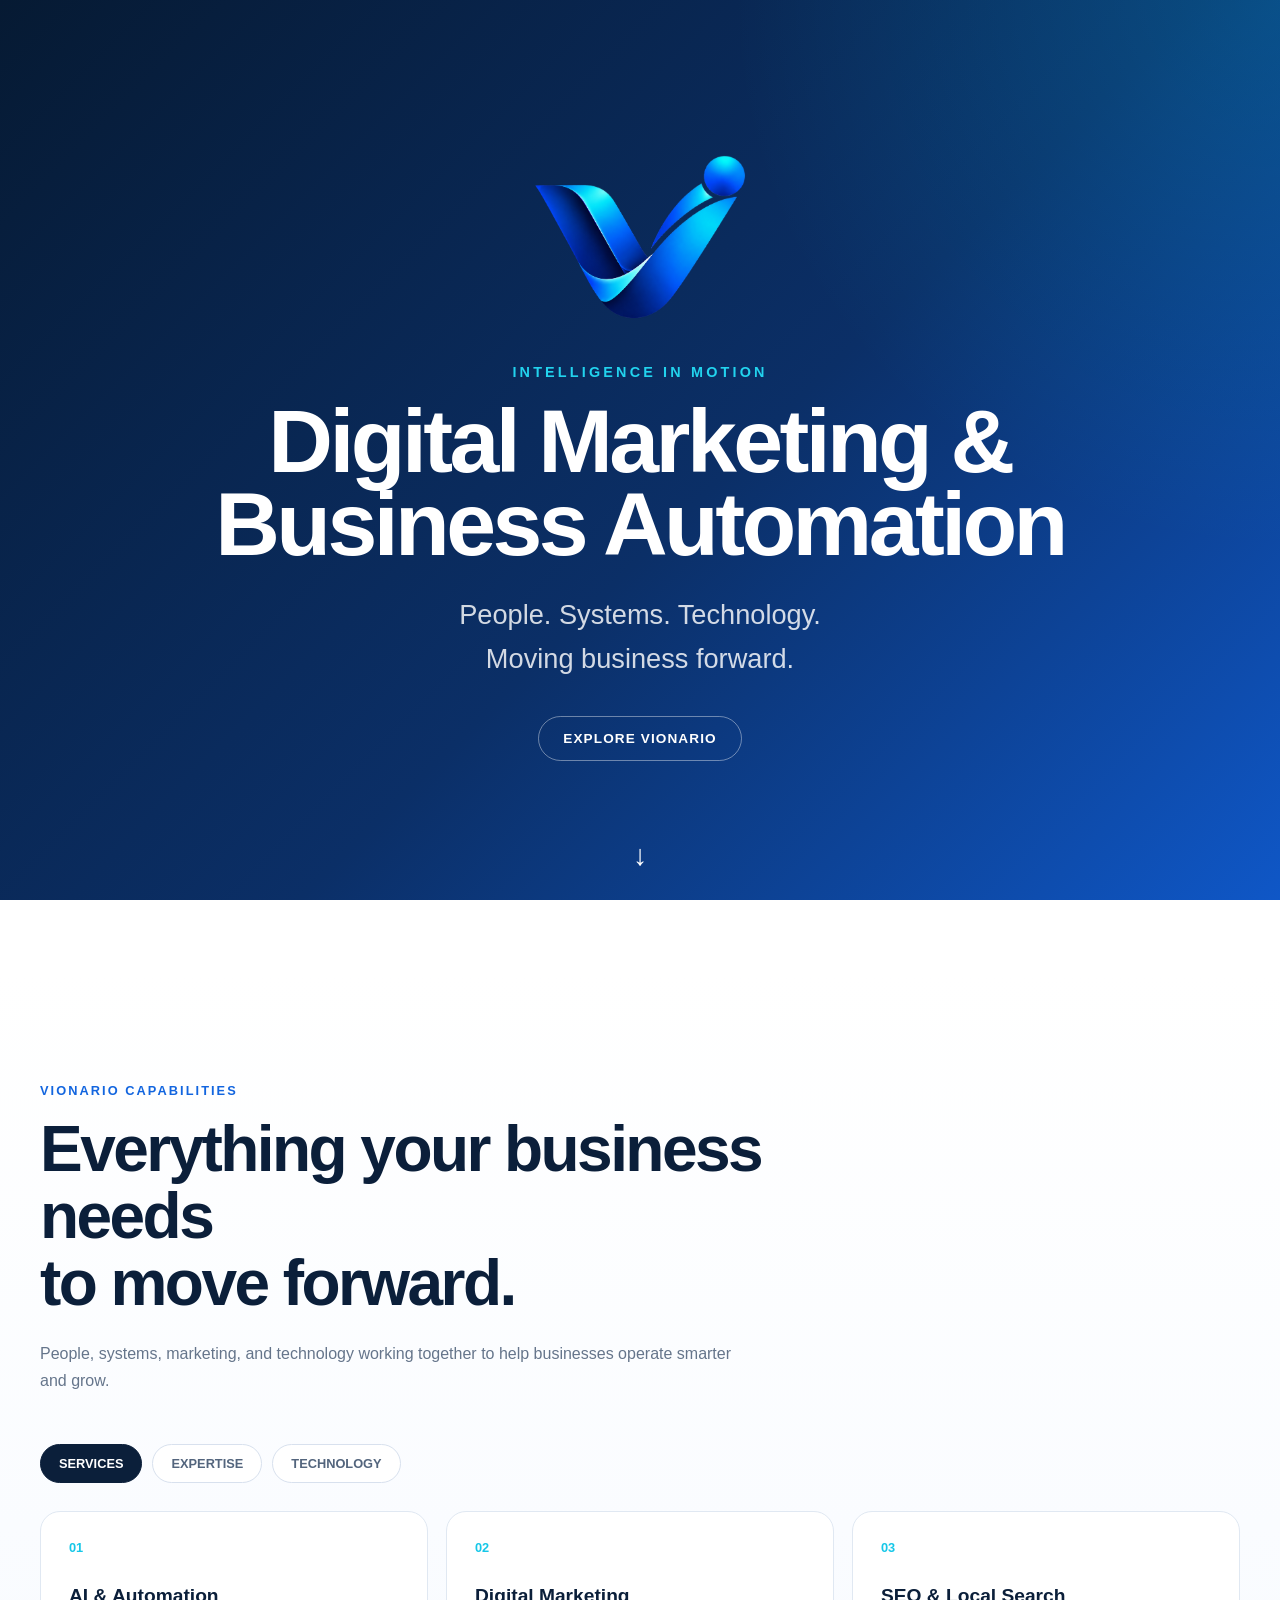
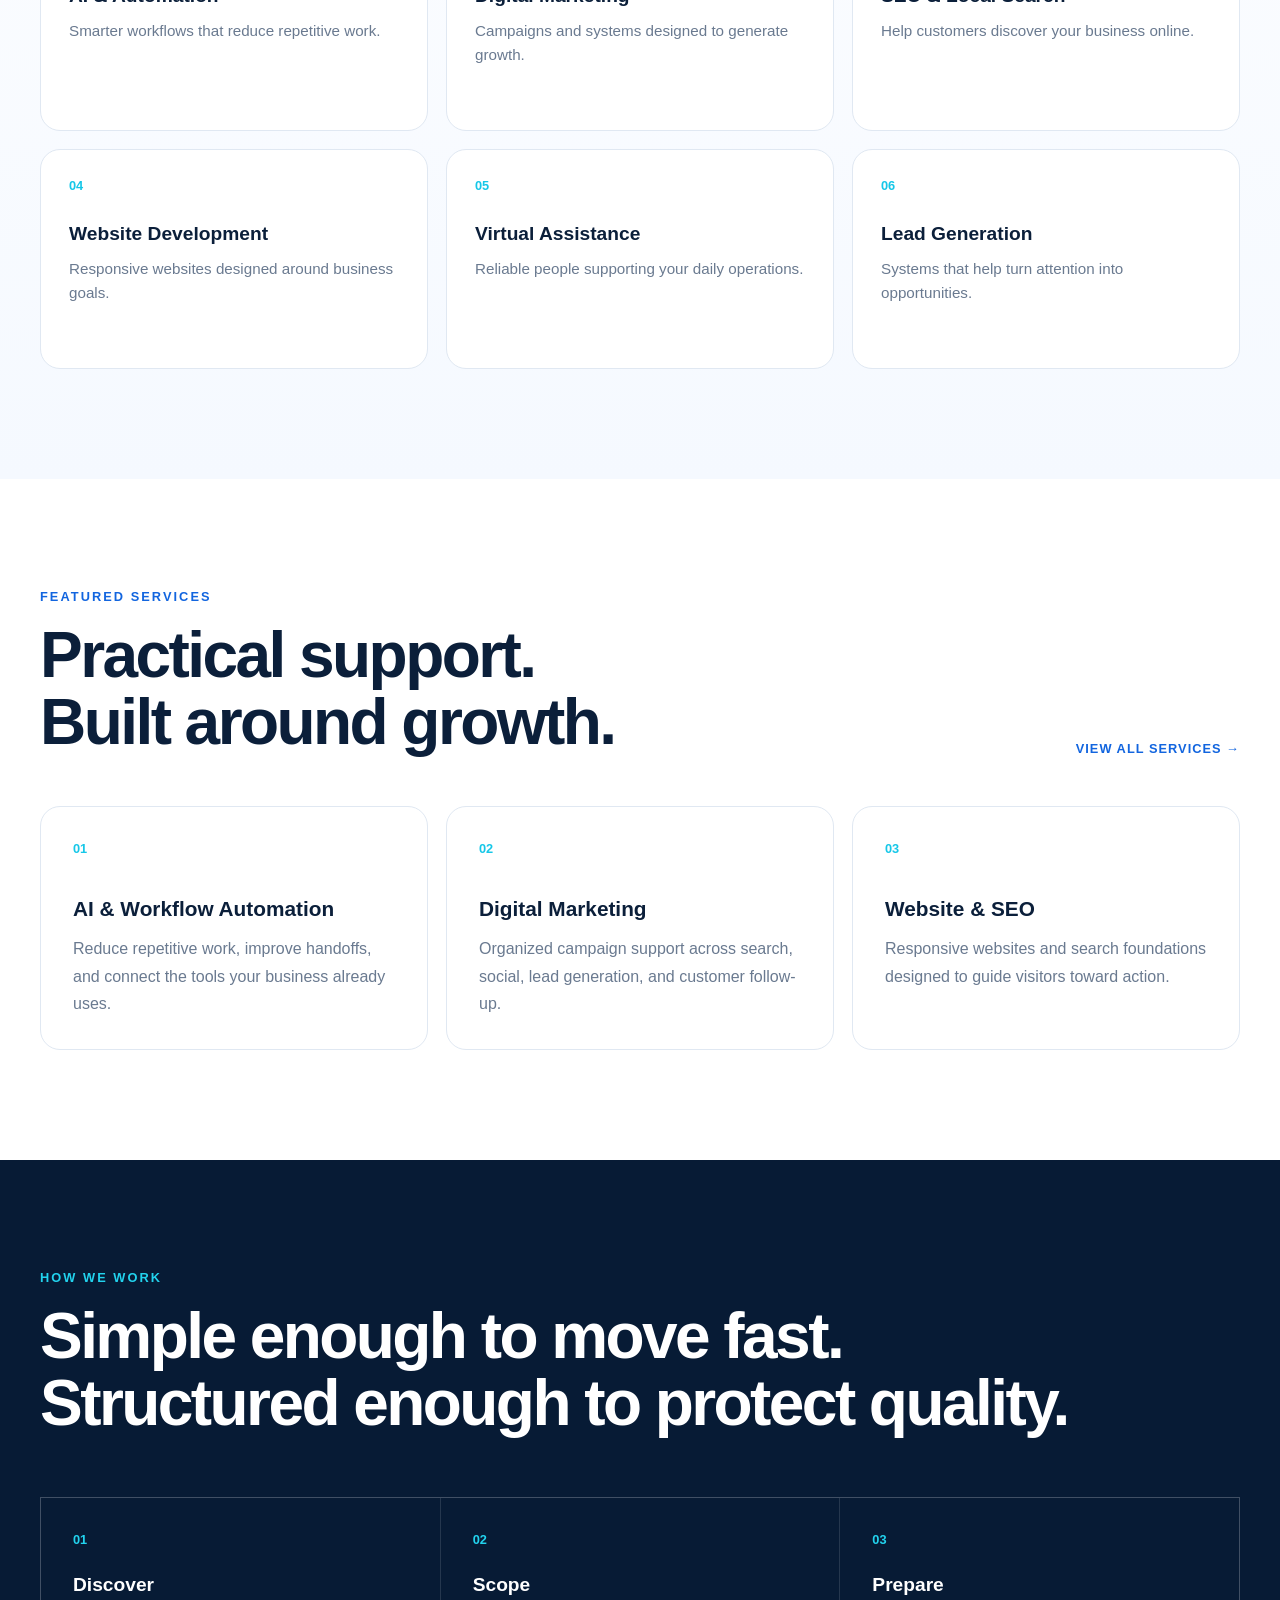
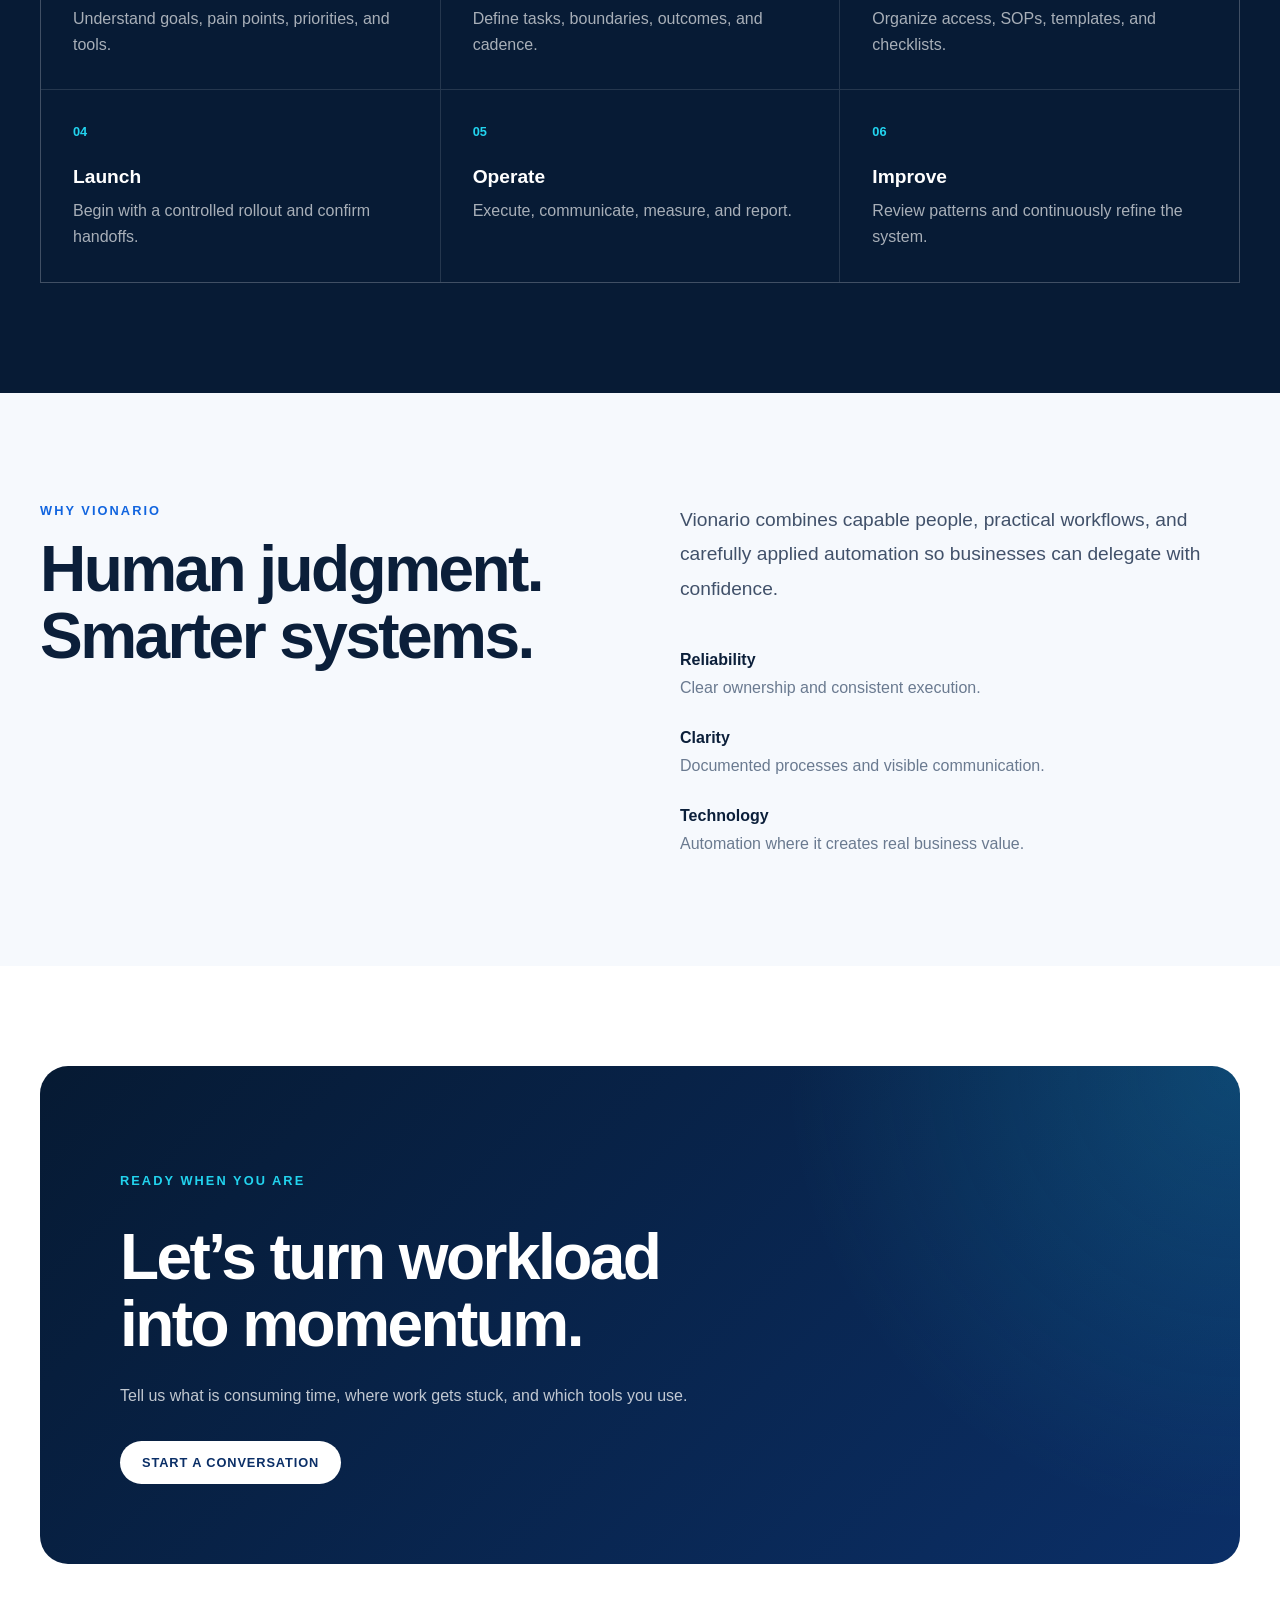
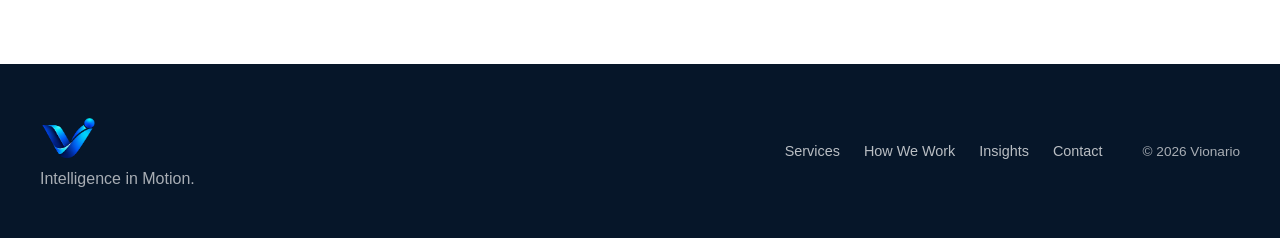
==== commit 16816adf: "Add Insights blog and first SEO GEO article" ====
--- a/index.html
+++ b/index.html
@@ -128,10 +128,9 @@
         </a>
 
         <div class="nav-links" id="navLinks">
-          <a href="#services">Services</a>
+          <a href="services.html">Services</a>
           <a href="#process">Process</a>
-          <a href="#team">Team</a>
-          <a href="#tools">Tools</a>
+          <a href="blog.html">Insights</a>
           <a href="contact.html">Contact</a>
         </div>
 
@@ -379,7 +378,7 @@
     <footer class="footer">
       <div class="section-container footer-grid">
         <div>
-          <a href="#home" class="footer-logo">
+          <a href="index.html" class="footer-logo">
             <img
               src="assets/images/vionario_official_logo.png"
               alt="Vionario logo"
@@ -392,6 +391,7 @@
         <div class="footer-links">
           <a href="services.html">Services</a>
           <a href="#process">How We Work</a>
+          <a href="blog.html">Insights</a>
           <a href="contact.html">Contact</a>
         </div>
 
--- a/style.css
+++ b/style.css
@@ -1100,3 +1100,130 @@
 }
 
 }
+
+/* =========================
+   ARTICLE / INSIGHTS
+========================= */
+
+.article-container {
+  width: min(100% - 40px, 860px);
+}
+
+.article-lead {
+  max-width: 760px;
+  font-size: 1.15rem;
+  line-height: 1.7;
+}
+
+.article-meta {
+  display: flex;
+  flex-wrap: wrap;
+  gap: 10px;
+  margin-top: 24px;
+  color: #5f7188;
+  font-size: 0.9rem;
+}
+
+.article-content {
+  padding: 90px 0;
+}
+
+.article-content h2 {
+  margin-top: 56px;
+  margin-bottom: 18px;
+  color: #071f3d;
+  font-size: clamp(1.7rem, 3vw, 2.4rem);
+  line-height: 1.15;
+}
+
+.article-content p,
+.article-content li {
+  color: #405875;
+  font-size: 1.05rem;
+  line-height: 1.8;
+}
+
+.article-content ul,
+.article-content ol {
+  margin: 24px 0;
+  padding-left: 24px;
+}
+
+.article-content li {
+  margin-bottom: 12px;
+}
+
+.article-content a {
+  color: #0b67e3;
+  font-weight: 700;
+}
+
+.article-callout {
+  margin: 34px 0;
+  padding: 28px;
+  border: 1px solid #d7e3f1;
+  border-radius: 18px;
+  background: #f4f8fc;
+}
+
+.article-callout p {
+  margin: 0;
+  color: #071f3d;
+  font-weight: 700;
+}
+
+.article-cta {
+  margin-top: 70px;
+  padding: 48px;
+  border-radius: 24px;
+  background: #061f3d;
+}
+
+.article-cta h2,
+.article-cta p {
+  color: #ffffff;
+}
+
+.article-cta .section-eyebrow {
+  color: #16d9ff;
+}
+
+@media (max-width: 600px) {
+  .article-container {
+    width: min(100% - 28px, 860px);
+  }
+
+  .article-content {
+    padding: 65px 0;
+  }
+
+  .article-cta {
+    padding: 30px 24px;
+  }
+}
+
+/* =========================
+   BLOG / INSIGHTS GRID
+========================= */
+
+.blog-grid {
+  display: grid;
+  grid-template-columns: repeat(3, minmax(0, 1fr));
+  gap: 28px;
+}
+
+.blog-grid .service-detail-card {
+  min-height: 100%;
+}
+
+@media (max-width: 900px) {
+  .blog-grid {
+    grid-template-columns: repeat(2, minmax(0, 1fr));
+  }
+}
+
+@media (max-width: 600px) {
+  .blog-grid {
+    grid-template-columns: 1fr;
+  }
+}
